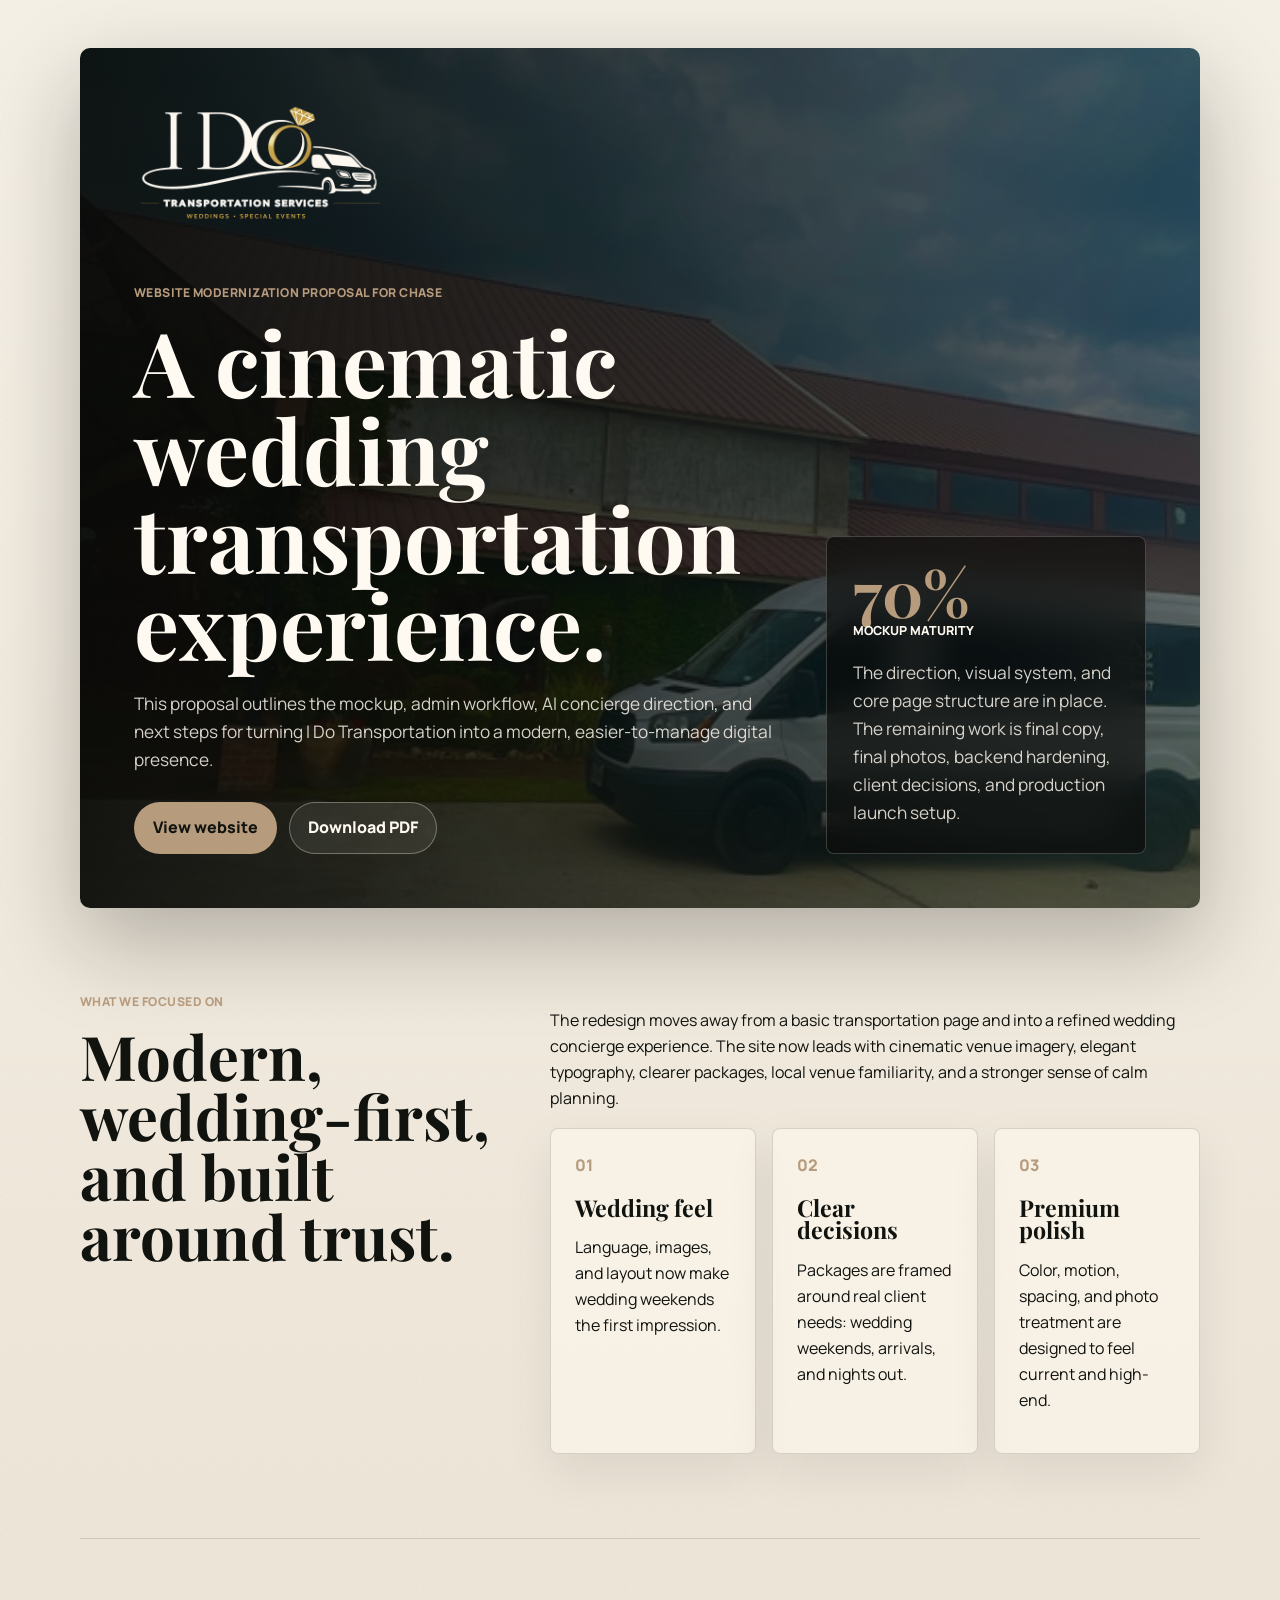
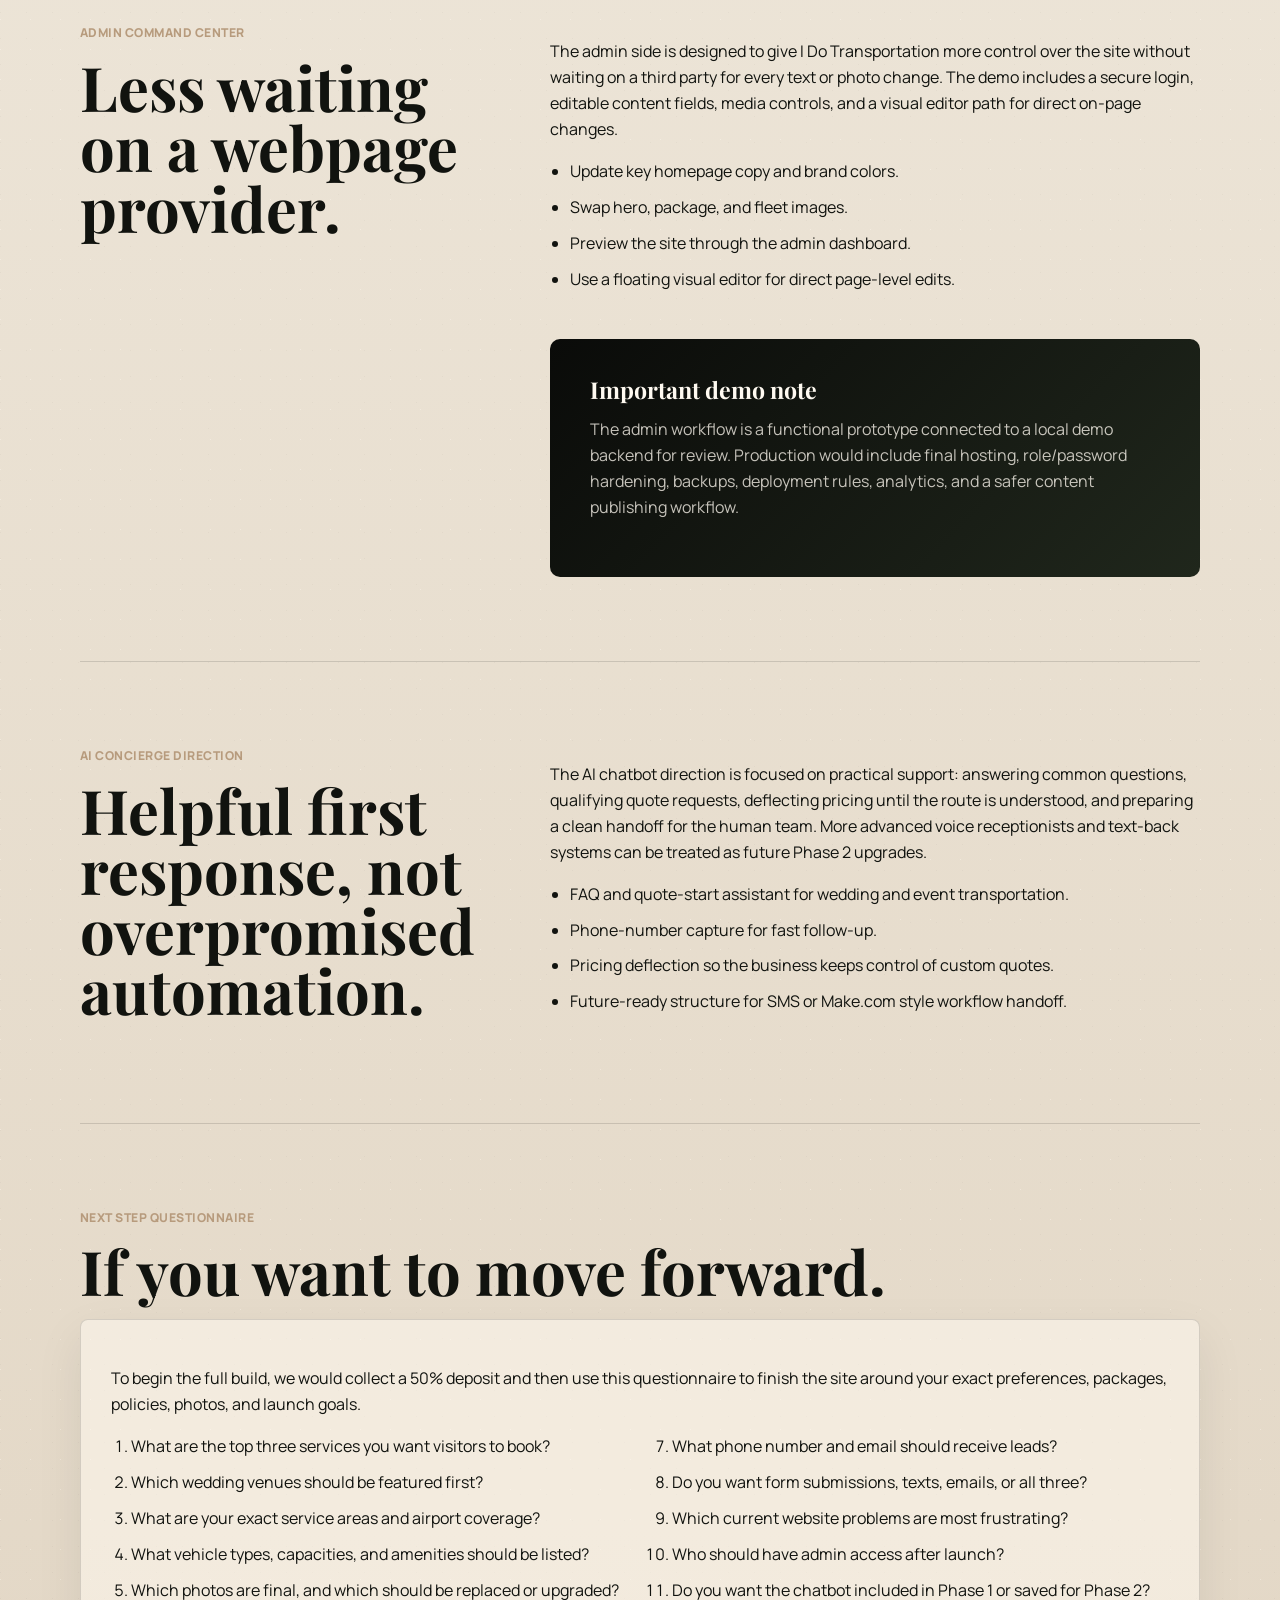
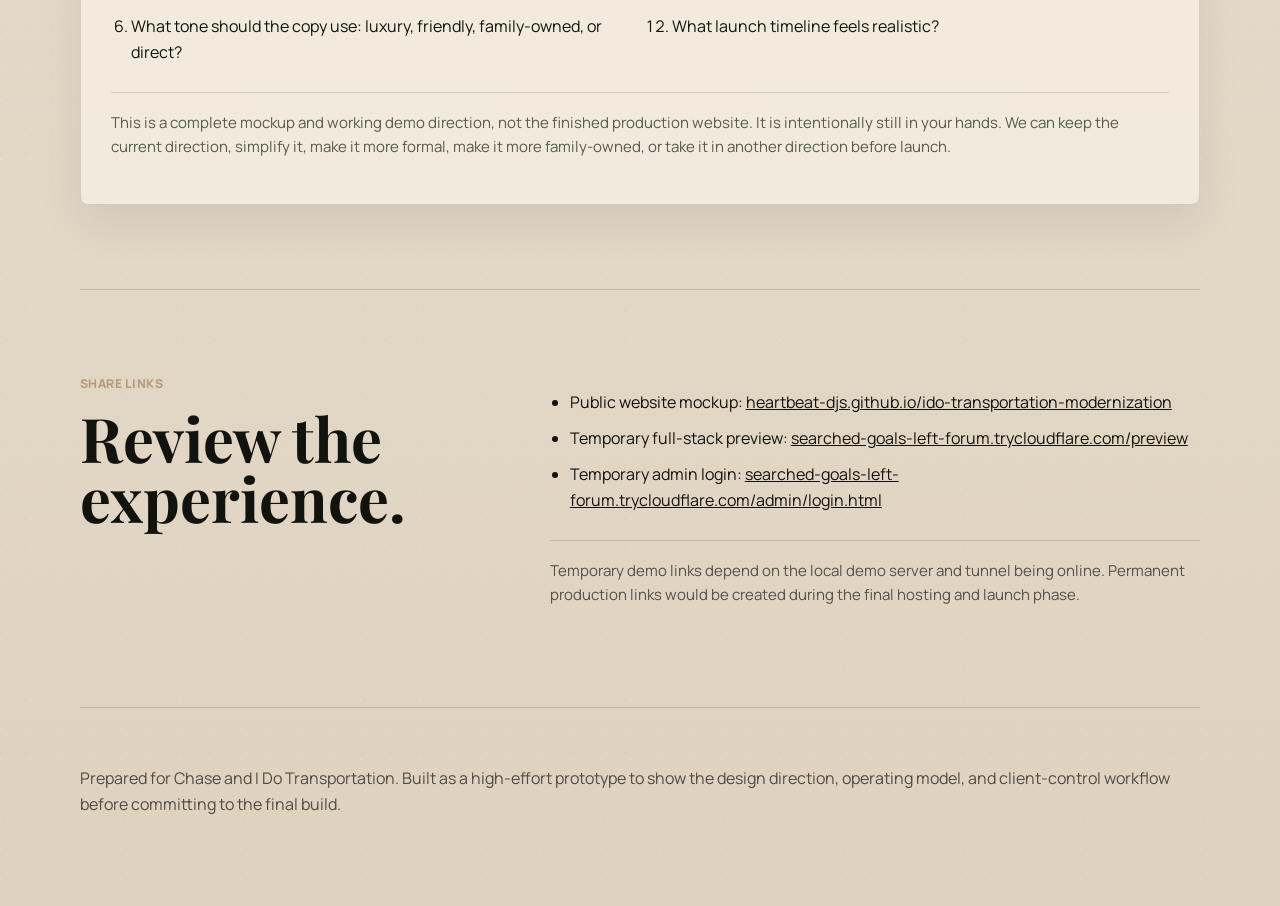
==== proposal/index.html @ 88874457 "Wire admin demo and client proposal" ====
<!doctype html>
<html lang="en">
  <head>
    <meta charset="utf-8" />
    <meta name="viewport" content="width=device-width, initial-scale=1" />
    <title>I Do Transportation | Website Modernization Proposal</title>
    <meta
      name="description"
      content="Client-facing proposal for the I Do Transportation website redesign, admin workflow, AI concierge direction, and next-step questionnaire."
    />
    <link rel="preconnect" href="https://fonts.googleapis.com" />
    <link rel="preconnect" href="https://fonts.gstatic.com" crossorigin />
    <link
      href="https://fonts.googleapis.com/css2?family=Manrope:wght@400;500;600;700;800&family=Playfair+Display:wght@500;600;700&display=swap"
      rel="stylesheet"
    />
    <style>
      :root {
        --ink: #11130f;
        --deep: #0a0b09;
        --ivory: #f4efe5;
        --paper: #fffaf1;
        --champagne: #b79b7d;
        --sage: #8f997d;
        --line: rgba(17, 19, 15, 0.14);
      }

      * {
        box-sizing: border-box;
      }

      body {
        margin: 0;
        background:
          linear-gradient(135deg, rgba(17, 19, 15, 0.03) 0 1px, transparent 1px 18px) 0 0 / 26px 26px,
          linear-gradient(45deg, rgba(255, 250, 241, 0.38) 0 1px, transparent 1px 18px) 0 0 / 30px 30px,
          linear-gradient(var(--ivory), #dfd2bf);
        color: var(--ink);
        font-family: "Manrope", Arial, sans-serif;
        line-height: 1.62;
      }

      a {
        color: inherit;
      }

      .proposal {
        width: min(1120px, calc(100% - 36px));
        margin: 0 auto;
        padding: 48px 0 72px;
      }

      .hero {
        display: grid;
        grid-template-columns: minmax(0, 1fr) 320px;
        gap: 48px;
        align-items: end;
        min-height: 620px;
        padding: 54px;
        border-radius: 10px;
        background:
          linear-gradient(90deg, rgba(10, 11, 9, 0.94), rgba(10, 11, 9, 0.58)),
          url("../assets/img/venue-olde-dobbin.jpg") center / cover;
        color: var(--paper);
        box-shadow: 0 34px 90px rgba(17, 19, 15, 0.28);
      }

      .hero img {
        width: 250px;
        max-width: 100%;
        margin-bottom: 46px;
      }

      .eyebrow,
      .kicker {
        margin: 0 0 14px;
        color: var(--champagne);
        font-size: 0.76rem;
        font-weight: 800;
        letter-spacing: 0.04em;
        text-transform: uppercase;
      }

      h1,
      h2,
      h3 {
        margin-top: 0;
        font-family: "Playfair Display", Georgia, serif;
        line-height: 0.98;
      }

      h1 {
        max-width: 720px;
        margin-bottom: 22px;
        font-size: clamp(3.2rem, 7vw, 6.4rem);
      }

      h2 {
        margin-bottom: 18px;
        font-size: clamp(2.25rem, 4.8vw, 4.35rem);
      }

      h3 {
        margin-bottom: 12px;
        font-size: 1.45rem;
      }

      .hero p:not(.eyebrow) {
        max-width: 660px;
        margin-bottom: 0;
        color: rgba(255, 250, 241, 0.82);
        font-size: 1.08rem;
      }

      .status-card {
        padding: 26px;
        border: 1px solid rgba(255, 250, 241, 0.2);
        border-radius: 8px;
        background: rgba(10, 11, 9, 0.62);
        backdrop-filter: blur(18px);
      }

      .status-card strong {
        display: block;
        color: var(--champagne);
        font-family: "Playfair Display", Georgia, serif;
        font-size: 4rem;
        line-height: 0.9;
      }

      .status-card span {
        display: block;
        margin-bottom: 18px;
        font-size: 0.78rem;
        font-weight: 800;
        text-transform: uppercase;
      }

      .link-row {
        display: flex;
        flex-wrap: wrap;
        gap: 12px;
        margin-top: 28px;
      }

      .button {
        display: inline-flex;
        min-height: 48px;
        align-items: center;
        justify-content: center;
        border: 1px solid transparent;
        border-radius: 999px;
        padding: 12px 18px;
        background: var(--champagne);
        color: var(--ink);
        font-weight: 800;
        text-decoration: none;
      }

      .button.secondary {
        border-color: rgba(255, 250, 241, 0.32);
        background: rgba(255, 250, 241, 0.08);
        color: var(--paper);
      }

      .section {
        display: grid;
        grid-template-columns: 0.78fr 1.22fr;
        gap: 54px;
        padding: 84px 0;
        border-bottom: 1px solid var(--line);
      }

      .section.full {
        display: block;
      }

      .panel-grid {
        display: grid;
        grid-template-columns: repeat(3, minmax(0, 1fr));
        gap: 16px;
      }

      .panel,
      .questionnaire {
        border: 1px solid var(--line);
        border-radius: 8px;
        background: rgba(255, 250, 241, 0.54);
        box-shadow: 0 18px 48px rgba(17, 19, 15, 0.08);
      }

      .panel {
        padding: 24px;
      }

      .panel span {
        display: block;
        margin-bottom: 18px;
        color: var(--champagne);
        font-weight: 900;
      }

      .dark-band {
        margin: 46px 0 0;
        padding: 40px;
        border-radius: 10px;
        background: linear-gradient(135deg, var(--deep), #20271c);
        color: var(--paper);
      }

      .dark-band p {
        color: rgba(255, 250, 241, 0.76);
      }

      ul,
      ol {
        padding-left: 20px;
      }

      li {
        margin-bottom: 10px;
      }

      .questionnaire {
        padding: 30px;
      }

      .questionnaire ol {
        columns: 2;
        column-gap: 44px;
      }

      .fine-print {
        margin-top: 26px;
        padding-top: 18px;
        border-top: 1px solid var(--line);
        color: rgba(17, 19, 15, 0.68);
        font-size: 0.94rem;
      }

      .footer-note {
        padding: 42px 0 0;
        color: rgba(17, 19, 15, 0.7);
      }

      @media (max-width: 860px) {
        .hero,
        .section {
          grid-template-columns: 1fr;
        }

        .hero {
          min-height: auto;
          padding: 34px 24px;
        }

        .panel-grid {
          grid-template-columns: 1fr;
        }

        .questionnaire ol {
          columns: 1;
        }
      }

      @media print {
        body {
          background: #fff;
        }

        .proposal {
          width: 100%;
          padding: 0;
        }

        .hero,
        .section,
        .dark-band,
        .panel,
        .questionnaire {
          break-inside: avoid;
          box-shadow: none;
        }

        .button {
          border: 1px solid var(--line);
        }
      }
    </style>
  </head>
  <body>
    <main class="proposal">
      <section class="hero">
        <div>
          <img src="../assets/img/ido-logo-new-white.png" alt="I Do Transportation Services" />
          <p class="eyebrow">Website modernization proposal for Chase</p>
          <h1>A cinematic wedding transportation experience.</h1>
          <p>
            This proposal outlines the mockup, admin workflow, AI concierge direction, and next steps
            for turning I Do Transportation into a modern, easier-to-manage digital presence.
          </p>
          <div class="link-row">
            <a class="button" href="https://heartbeat-djs.github.io/ido-transportation-modernization/">View website</a>
            <a class="button secondary" href="I-Do-Transportation-Proposal-Chase.pdf">Download PDF</a>
          </div>
        </div>
        <aside class="status-card">
          <strong>70%</strong>
          <span>Mockup maturity</span>
          <p>
            The direction, visual system, and core page structure are in place. The remaining work is
            final copy, final photos, backend hardening, client decisions, and production launch setup.
          </p>
        </aside>
      </section>

      <section class="section">
        <div>
          <p class="kicker">What we focused on</p>
          <h2>Modern, wedding-first, and built around trust.</h2>
        </div>
        <div>
          <p>
            The redesign moves away from a basic transportation page and into a refined wedding
            concierge experience. The site now leads with cinematic venue imagery, elegant typography,
            clearer packages, local venue familiarity, and a stronger sense of calm planning.
          </p>
          <div class="panel-grid">
            <article class="panel">
              <span>01</span>
              <h3>Wedding feel</h3>
              <p>Language, images, and layout now make wedding weekends the first impression.</p>
            </article>
            <article class="panel">
              <span>02</span>
              <h3>Clear decisions</h3>
              <p>Packages are framed around real client needs: wedding weekends, arrivals, and nights out.</p>
            </article>
            <article class="panel">
              <span>03</span>
              <h3>Premium polish</h3>
              <p>Color, motion, spacing, and photo treatment are designed to feel current and high-end.</p>
            </article>
          </div>
        </div>
      </section>

      <section class="section">
        <div>
          <p class="kicker">Admin command center</p>
          <h2>Less waiting on a webpage provider.</h2>
        </div>
        <div>
          <p>
            The admin side is designed to give I Do Transportation more control over the site without
            waiting on a third party for every text or photo change. The demo includes a secure login,
            editable content fields, media controls, and a visual editor path for direct on-page changes.
          </p>
          <ul>
            <li>Update key homepage copy and brand colors.</li>
            <li>Swap hero, package, and fleet images.</li>
            <li>Preview the site through the admin dashboard.</li>
            <li>Use a floating visual editor for direct page-level edits.</li>
          </ul>
          <div class="dark-band">
            <h3>Important demo note</h3>
            <p>
              The admin workflow is a functional prototype connected to a local demo backend for review.
              Production would include final hosting, role/password hardening, backups, deployment rules,
              analytics, and a safer content publishing workflow.
            </p>
          </div>
        </div>
      </section>

      <section class="section">
        <div>
          <p class="kicker">AI concierge direction</p>
          <h2>Helpful first response, not overpromised automation.</h2>
        </div>
        <div>
          <p>
            The AI chatbot direction is focused on practical support: answering common questions,
            qualifying quote requests, deflecting pricing until the route is understood, and preparing
            a clean handoff for the human team. More advanced voice receptionists and text-back systems
            can be treated as future Phase 2 upgrades.
          </p>
          <ul>
            <li>FAQ and quote-start assistant for wedding and event transportation.</li>
            <li>Phone-number capture for fast follow-up.</li>
            <li>Pricing deflection so the business keeps control of custom quotes.</li>
            <li>Future-ready structure for SMS or Make.com style workflow handoff.</li>
          </ul>
        </div>
      </section>

      <section class="section full">
        <p class="kicker">Next step questionnaire</p>
        <h2>If you want to move forward.</h2>
        <div class="questionnaire">
          <p>
            To begin the full build, we would collect a 50% deposit and then use this questionnaire
            to finish the site around your exact preferences, packages, policies, photos, and launch goals.
          </p>
          <ol>
            <li>What are the top three services you want visitors to book?</li>
            <li>Which wedding venues should be featured first?</li>
            <li>What are your exact service areas and airport coverage?</li>
            <li>What vehicle types, capacities, and amenities should be listed?</li>
            <li>Which photos are final, and which should be replaced or upgraded?</li>
            <li>What tone should the copy use: luxury, friendly, family-owned, or direct?</li>
            <li>What phone number and email should receive leads?</li>
            <li>Do you want form submissions, texts, emails, or all three?</li>
            <li>Which current website problems are most frustrating?</li>
            <li>Who should have admin access after launch?</li>
            <li>Do you want the chatbot included in Phase 1 or saved for Phase 2?</li>
            <li>What launch timeline feels realistic?</li>
          </ol>
          <p class="fine-print">
            This is a complete mockup and working demo direction, not the finished production website.
            It is intentionally still in your hands. We can keep the current direction, simplify it,
            make it more formal, make it more family-owned, or take it in another direction before launch.
          </p>
        </div>
      </section>

      <section class="section">
        <div>
          <p class="kicker">Share links</p>
          <h2>Review the experience.</h2>
        </div>
        <div>
          <ul>
            <li>
              Public website mockup:
              <a href="https://heartbeat-djs.github.io/ido-transportation-modernization/">heartbeat-djs.github.io/ido-transportation-modernization</a>
            </li>
            <li>
              Temporary full-stack preview:
              <a href="https://searched-goals-left-forum.trycloudflare.com/preview/">searched-goals-left-forum.trycloudflare.com/preview</a>
            </li>
            <li>
              Temporary admin login:
              <a href="https://searched-goals-left-forum.trycloudflare.com/admin/login.html">searched-goals-left-forum.trycloudflare.com/admin/login.html</a>
            </li>
          </ul>
          <p class="fine-print">
            Temporary demo links depend on the local demo server and tunnel being online. Permanent
            production links would be created during the final hosting and launch phase.
          </p>
        </div>
      </section>

      <p class="footer-note">
        Prepared for Chase and I Do Transportation. Built as a high-effort prototype to show the
        design direction, operating model, and client-control workflow before committing to the final build.
      </p>
    </main>
  </body>
</html>
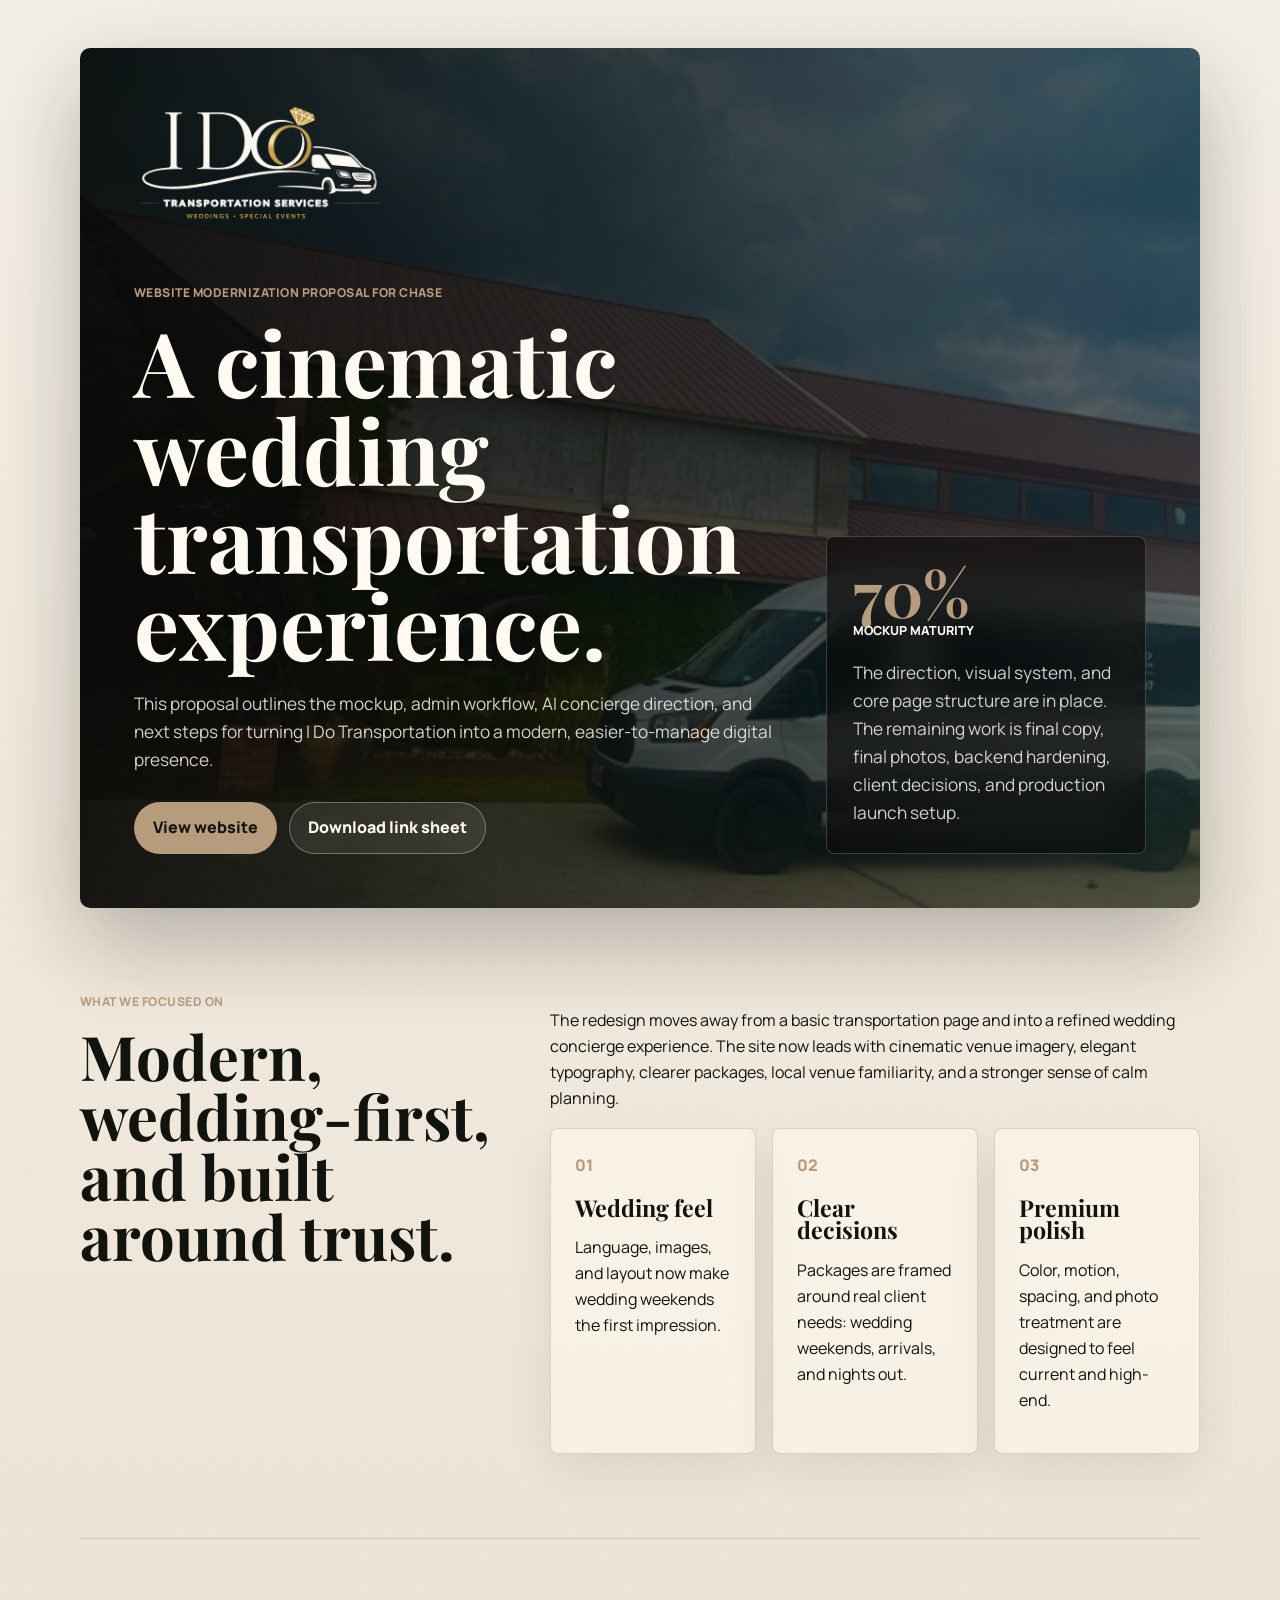
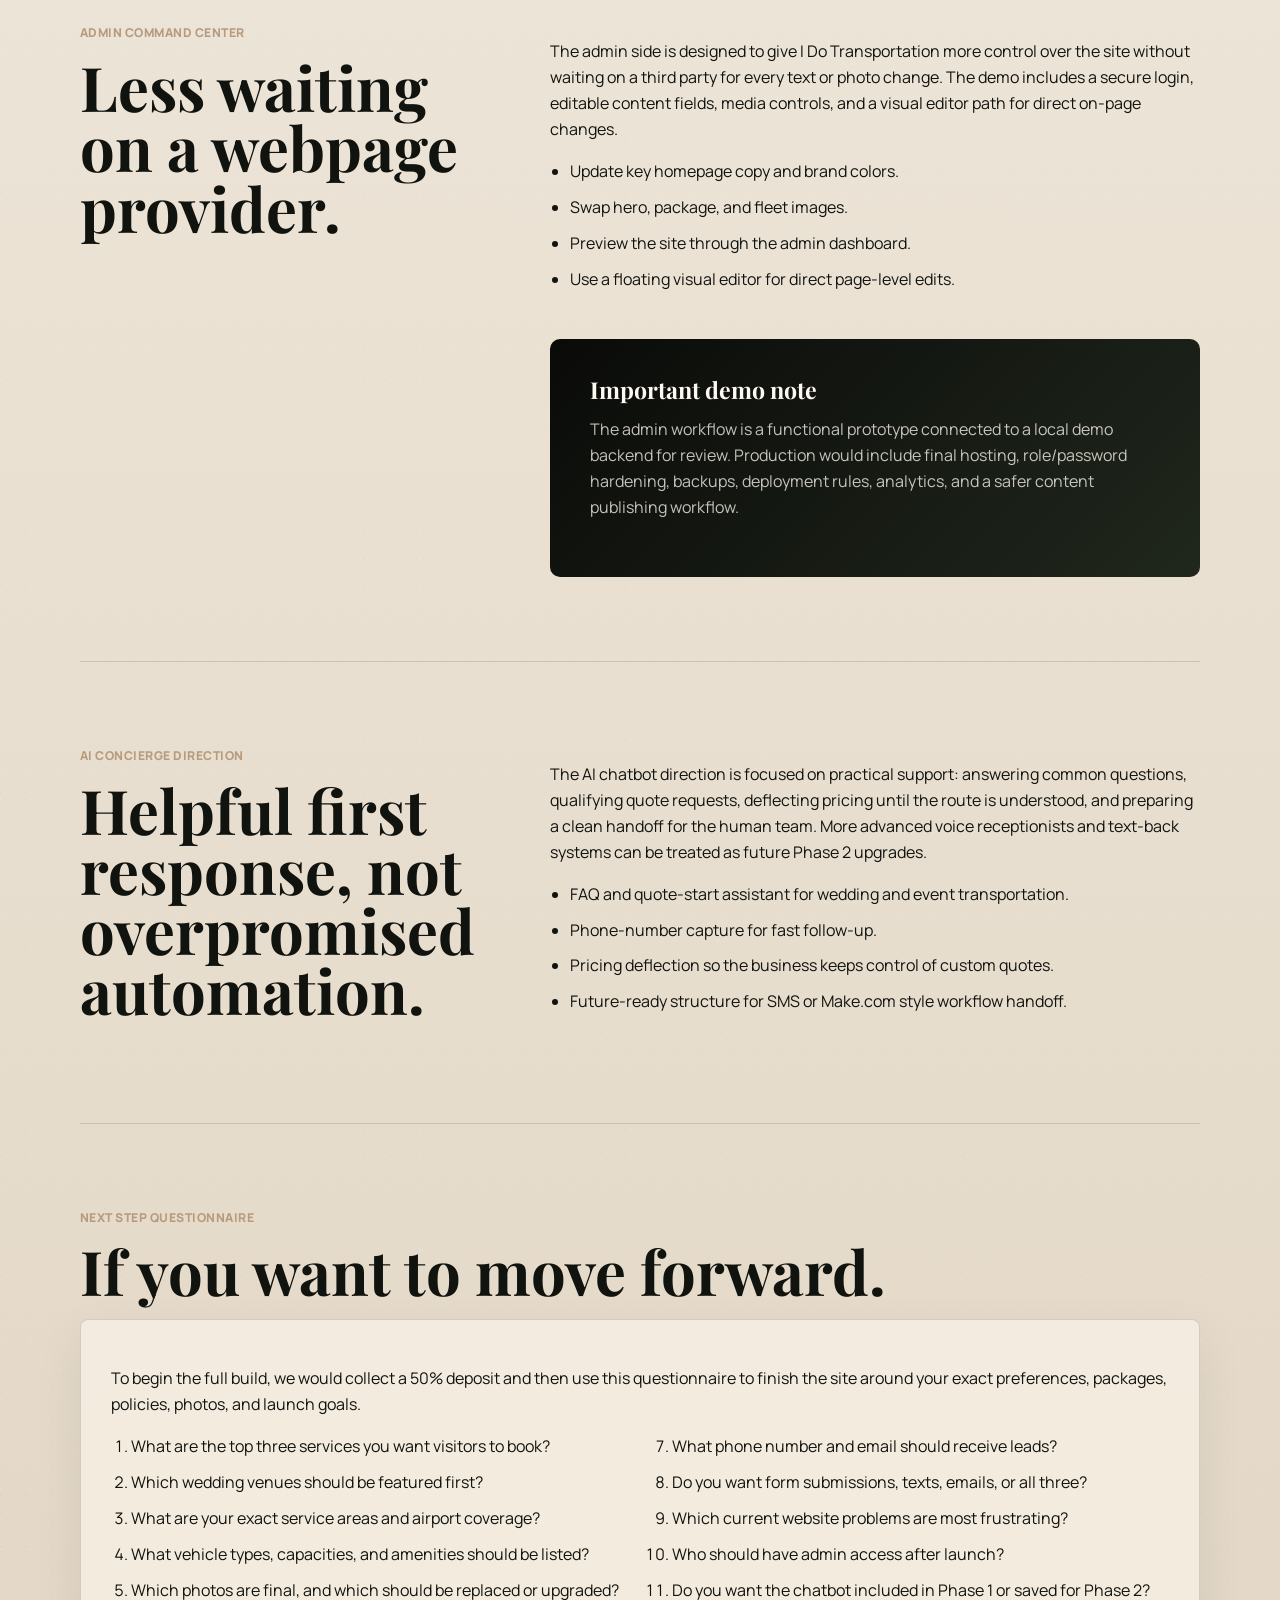
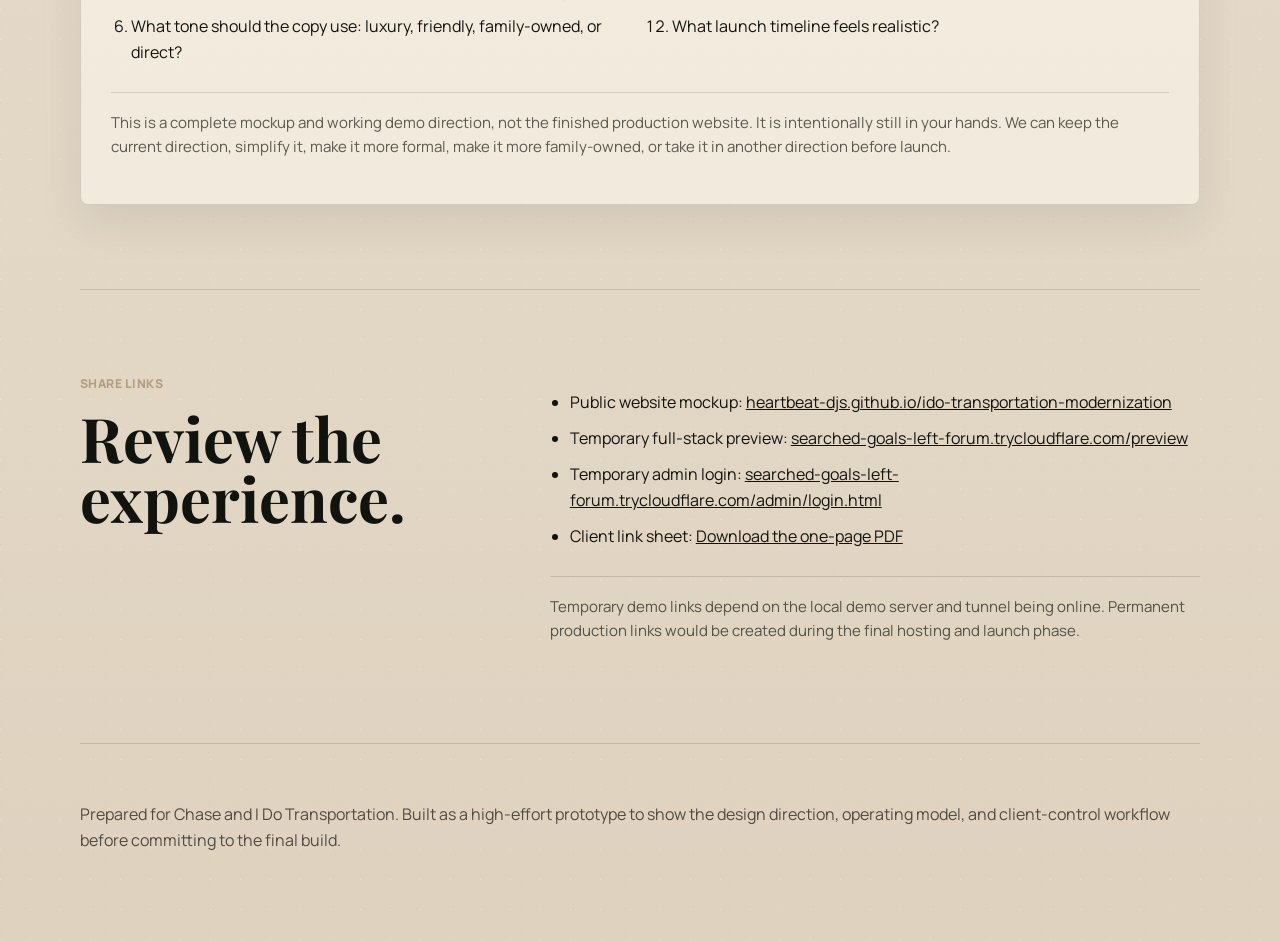
==== commit 439c89a8: "Polish scroll logo and client link sheet" ====
--- a/proposal/index.html
+++ b/proposal/index.html
@@ -301,7 +301,7 @@
           </p>
           <div class="link-row">
             <a class="button" href="https://heartbeat-djs.github.io/ido-transportation-modernization/">View website</a>
-            <a class="button secondary" href="I-Do-Transportation-Proposal-Chase.pdf">Download PDF</a>
+            <a class="button secondary" href="client-briefing-chase.pdf">Download link sheet</a>
           </div>
         </div>
         <aside class="status-card">
@@ -443,6 +443,10 @@
               Temporary admin login:
               <a href="https://searched-goals-left-forum.trycloudflare.com/admin/login.html">searched-goals-left-forum.trycloudflare.com/admin/login.html</a>
             </li>
+            <li>
+              Client link sheet:
+              <a href="client-briefing-chase.pdf">Download the one-page PDF</a>
+            </li>
           </ul>
           <p class="fine-print">
             Temporary demo links depend on the local demo server and tunnel being online. Permanent
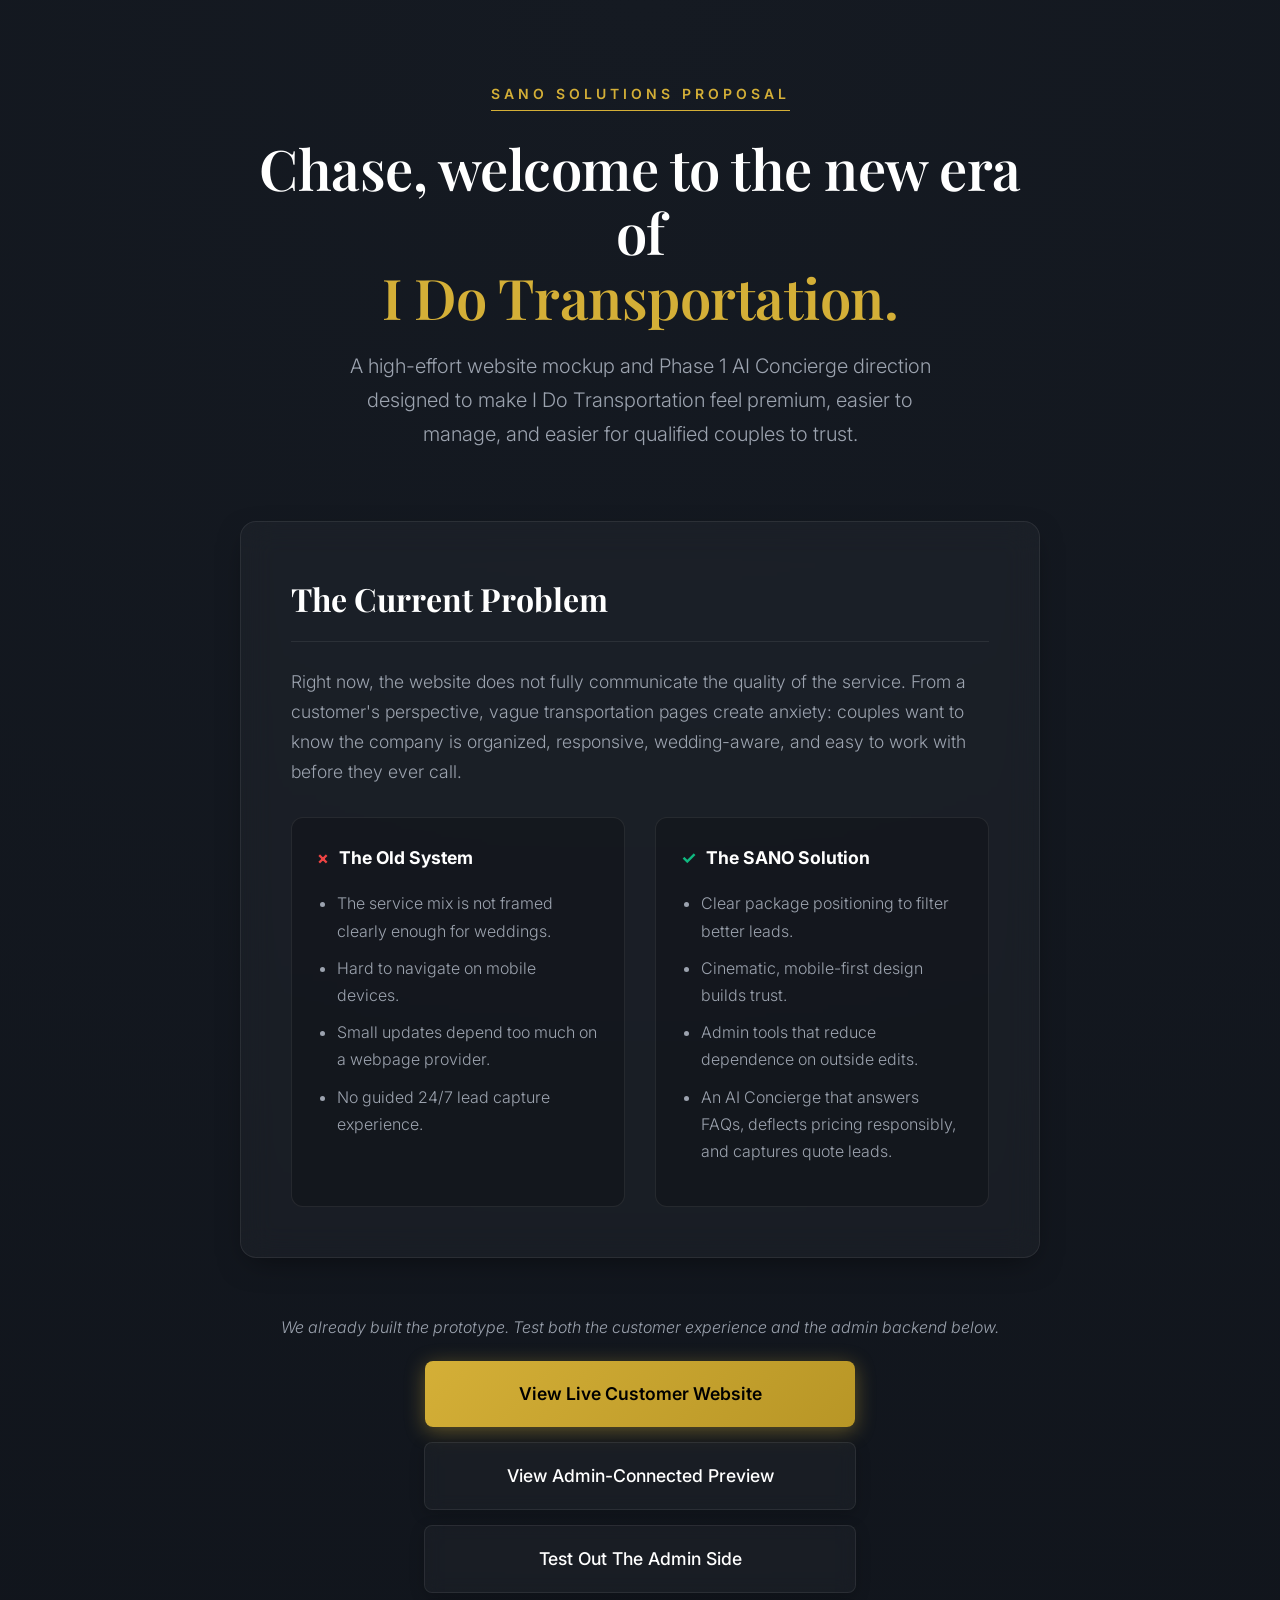
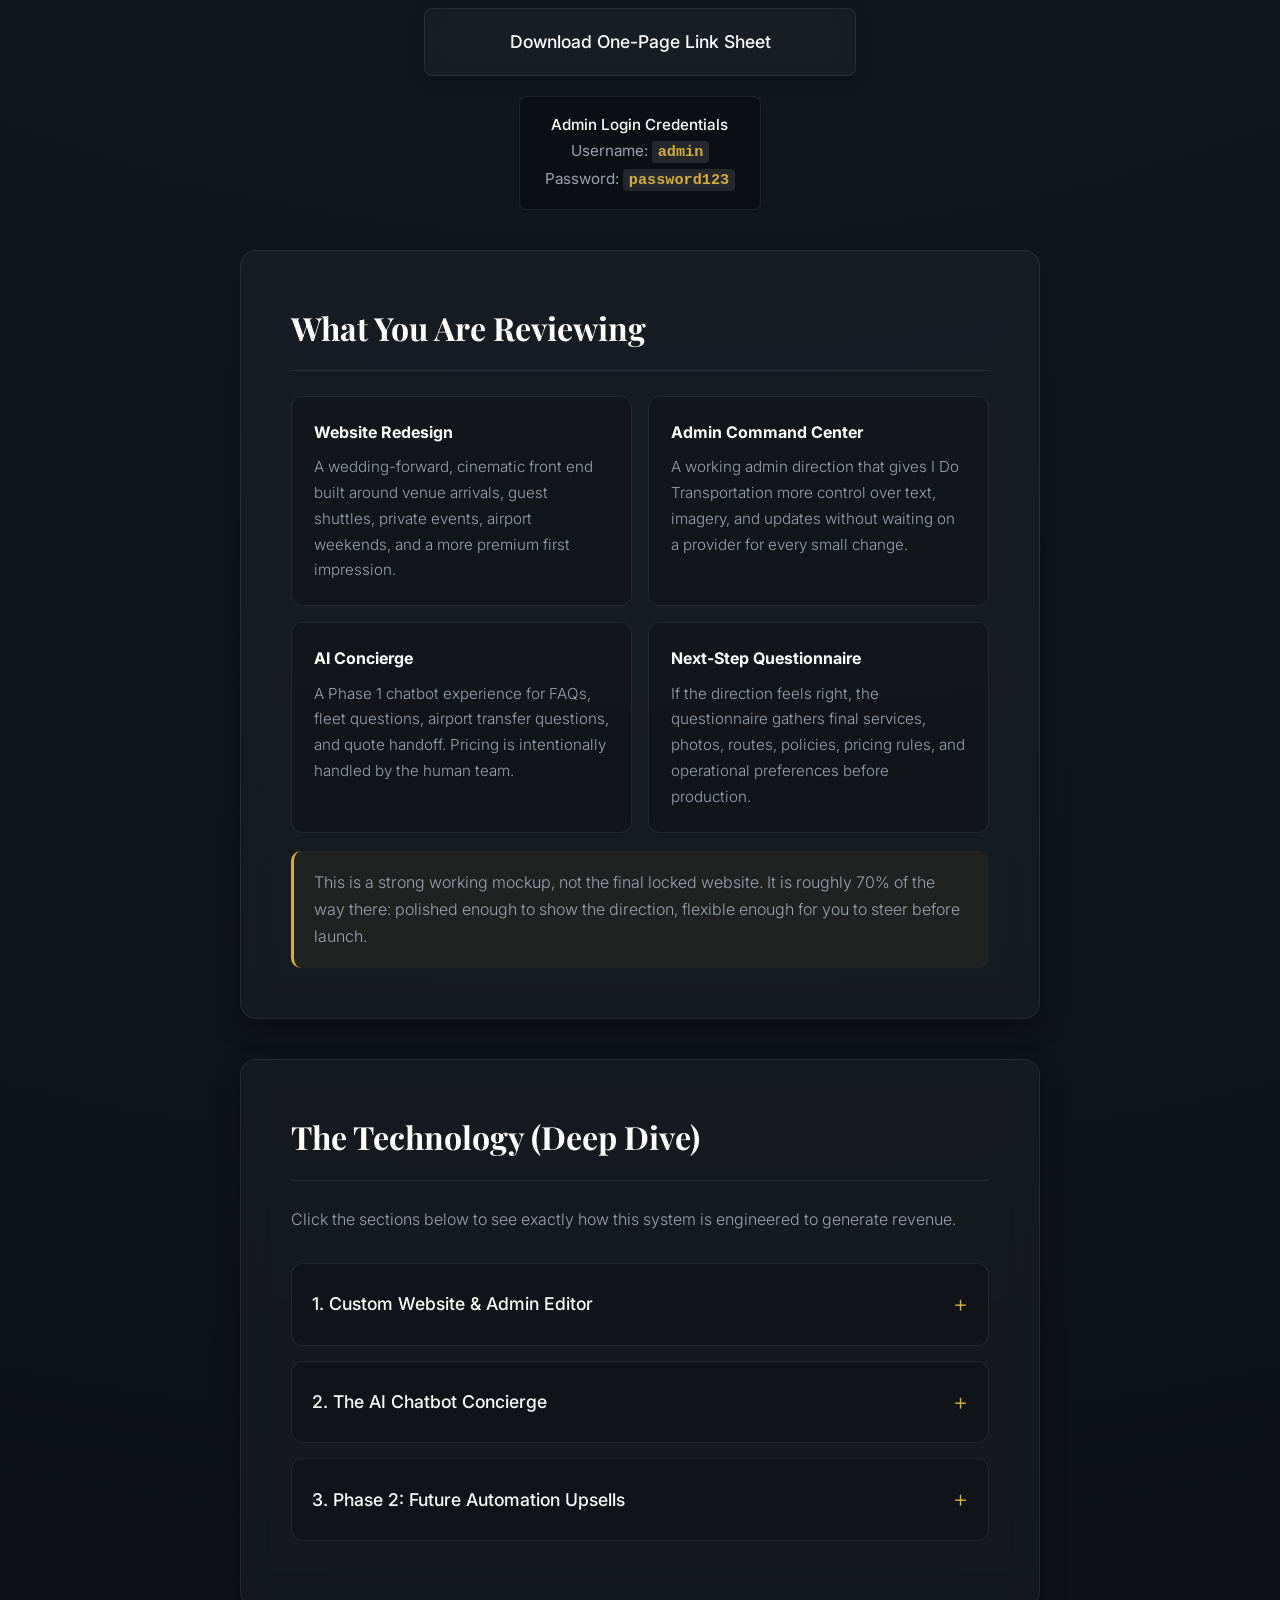
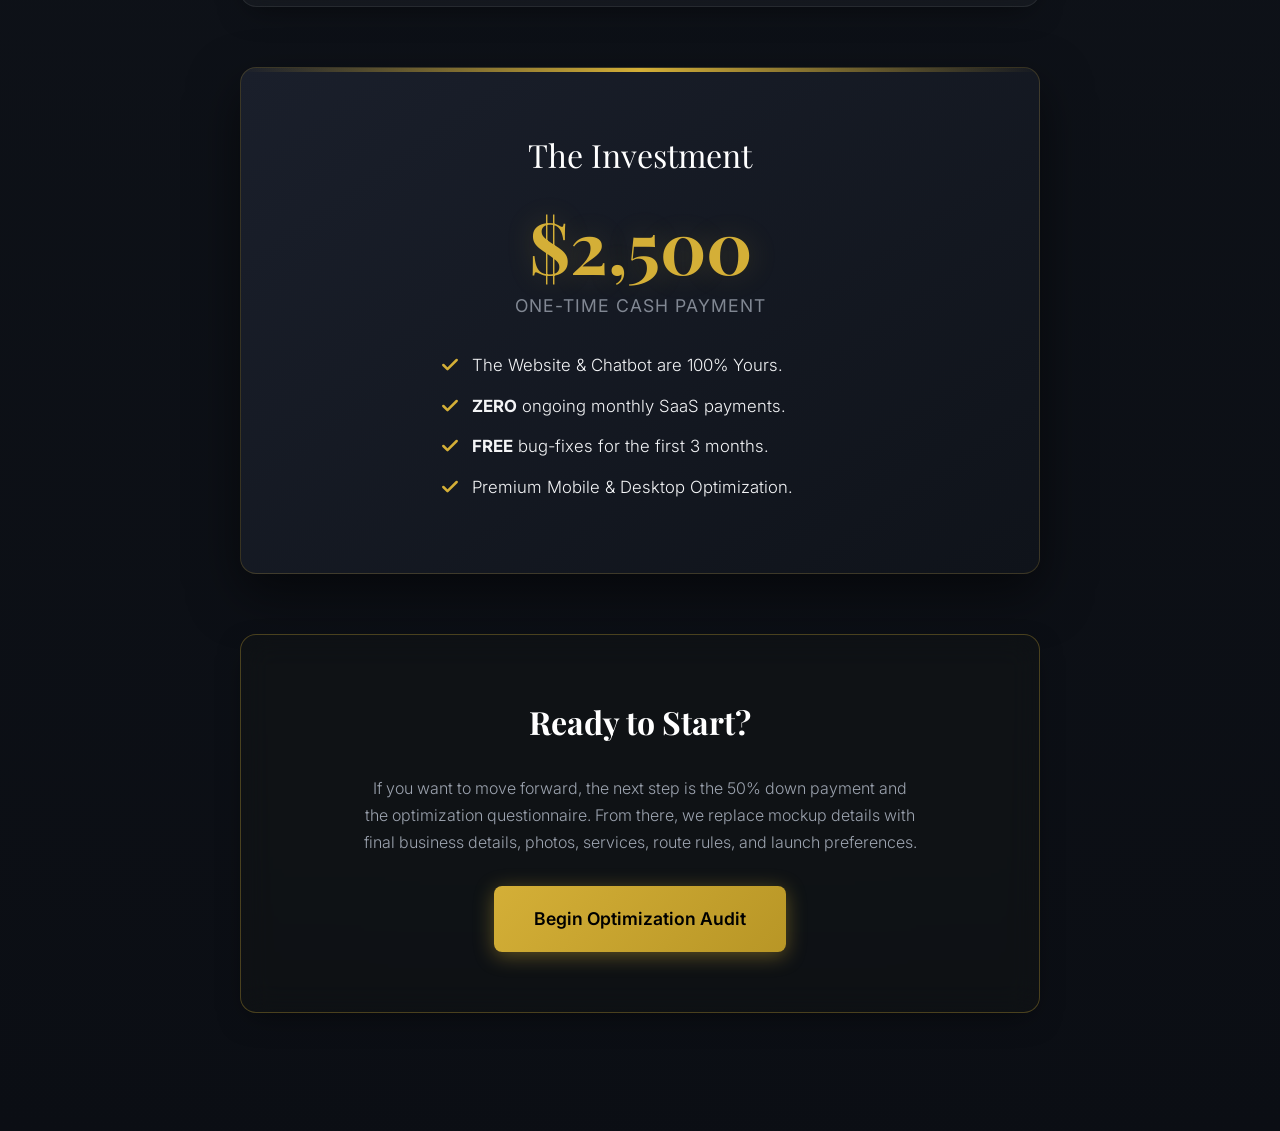
==== commit a1d07b1c: "Integrate AI concierge and SANO proposal" ====
--- a/proposal/index.html
+++ b/proposal/index.html
@@ -1,464 +1,505 @@
-<!doctype html>
+<!DOCTYPE html>
 <html lang="en">
-  <head>
-    <meta charset="utf-8" />
-    <meta name="viewport" content="width=device-width, initial-scale=1" />
-    <title>I Do Transportation | Website Modernization Proposal</title>
-    <meta
-      name="description"
-      content="Client-facing proposal for the I Do Transportation website redesign, admin workflow, AI concierge direction, and next-step questionnaire."
-    />
-    <link rel="preconnect" href="https://fonts.googleapis.com" />
-    <link rel="preconnect" href="https://fonts.gstatic.com" crossorigin />
-    <link
-      href="https://fonts.googleapis.com/css2?family=Manrope:wght@400;500;600;700;800&family=Playfair+Display:wght@500;600;700&display=swap"
-      rel="stylesheet"
-    />
+<head>
+    <meta charset="UTF-8">
+    <meta name="viewport" content="width=device-width, initial-scale=1.0">
+    <title>I Do Transportation | Digital Overhaul Proposal</title>
+    <link rel="preconnect" href="https://fonts.googleapis.com">
+    <link rel="preconnect" href="https://fonts.gstatic.com" crossorigin>
+    <link href="https://fonts.googleapis.com/css2?family=Inter:wght@300;400;500;600&family=Playfair+Display:ital,wght@0,600;0,700;1,600&display=swap" rel="stylesheet">
     <style>
-      :root {
-        --ink: #11130f;
-        --deep: #0a0b09;
-        --ivory: #f4efe5;
-        --paper: #fffaf1;
-        --champagne: #b79b7d;
-        --sage: #8f997d;
-        --line: rgba(17, 19, 15, 0.14);
-      }
-
-      * {
-        box-sizing: border-box;
-      }
-
-      body {
-        margin: 0;
-        background:
-          linear-gradient(135deg, rgba(17, 19, 15, 0.03) 0 1px, transparent 1px 18px) 0 0 / 26px 26px,
-          linear-gradient(45deg, rgba(255, 250, 241, 0.38) 0 1px, transparent 1px 18px) 0 0 / 30px 30px,
-          linear-gradient(var(--ivory), #dfd2bf);
-        color: var(--ink);
-        font-family: "Manrope", Arial, sans-serif;
-        line-height: 1.62;
-      }
-
-      a {
-        color: inherit;
-      }
-
-      .proposal {
-        width: min(1120px, calc(100% - 36px));
-        margin: 0 auto;
-        padding: 48px 0 72px;
-      }
-
-      .hero {
-        display: grid;
-        grid-template-columns: minmax(0, 1fr) 320px;
-        gap: 48px;
-        align-items: end;
-        min-height: 620px;
-        padding: 54px;
-        border-radius: 10px;
-        background:
-          linear-gradient(90deg, rgba(10, 11, 9, 0.94), rgba(10, 11, 9, 0.58)),
-          url("../assets/img/venue-olde-dobbin.jpg") center / cover;
-        color: var(--paper);
-        box-shadow: 0 34px 90px rgba(17, 19, 15, 0.28);
-      }
-
-      .hero img {
-        width: 250px;
-        max-width: 100%;
-        margin-bottom: 46px;
-      }
-
-      .eyebrow,
-      .kicker {
-        margin: 0 0 14px;
-        color: var(--champagne);
-        font-size: 0.76rem;
-        font-weight: 800;
-        letter-spacing: 0.04em;
-        text-transform: uppercase;
-      }
-
-      h1,
-      h2,
-      h3 {
-        margin-top: 0;
-        font-family: "Playfair Display", Georgia, serif;
-        line-height: 0.98;
-      }
-
-      h1 {
-        max-width: 720px;
-        margin-bottom: 22px;
-        font-size: clamp(3.2rem, 7vw, 6.4rem);
-      }
-
-      h2 {
-        margin-bottom: 18px;
-        font-size: clamp(2.25rem, 4.8vw, 4.35rem);
-      }
-
-      h3 {
-        margin-bottom: 12px;
-        font-size: 1.45rem;
-      }
-
-      .hero p:not(.eyebrow) {
-        max-width: 660px;
-        margin-bottom: 0;
-        color: rgba(255, 250, 241, 0.82);
-        font-size: 1.08rem;
-      }
-
-      .status-card {
-        padding: 26px;
-        border: 1px solid rgba(255, 250, 241, 0.2);
-        border-radius: 8px;
-        background: rgba(10, 11, 9, 0.62);
-        backdrop-filter: blur(18px);
-      }
-
-      .status-card strong {
-        display: block;
-        color: var(--champagne);
-        font-family: "Playfair Display", Georgia, serif;
-        font-size: 4rem;
-        line-height: 0.9;
-      }
-
-      .status-card span {
-        display: block;
-        margin-bottom: 18px;
-        font-size: 0.78rem;
-        font-weight: 800;
-        text-transform: uppercase;
-      }
-
-      .link-row {
-        display: flex;
-        flex-wrap: wrap;
-        gap: 12px;
-        margin-top: 28px;
-      }
-
-      .button {
-        display: inline-flex;
-        min-height: 48px;
-        align-items: center;
-        justify-content: center;
-        border: 1px solid transparent;
-        border-radius: 999px;
-        padding: 12px 18px;
-        background: var(--champagne);
-        color: var(--ink);
-        font-weight: 800;
-        text-decoration: none;
-      }
-
-      .button.secondary {
-        border-color: rgba(255, 250, 241, 0.32);
-        background: rgba(255, 250, 241, 0.08);
-        color: var(--paper);
-      }
-
-      .section {
-        display: grid;
-        grid-template-columns: 0.78fr 1.22fr;
-        gap: 54px;
-        padding: 84px 0;
-        border-bottom: 1px solid var(--line);
-      }
-
-      .section.full {
-        display: block;
-      }
-
-      .panel-grid {
-        display: grid;
-        grid-template-columns: repeat(3, minmax(0, 1fr));
-        gap: 16px;
-      }
-
-      .panel,
-      .questionnaire {
-        border: 1px solid var(--line);
-        border-radius: 8px;
-        background: rgba(255, 250, 241, 0.54);
-        box-shadow: 0 18px 48px rgba(17, 19, 15, 0.08);
-      }
-
-      .panel {
-        padding: 24px;
-      }
-
-      .panel span {
-        display: block;
-        margin-bottom: 18px;
-        color: var(--champagne);
-        font-weight: 900;
-      }
-
-      .dark-band {
-        margin: 46px 0 0;
-        padding: 40px;
-        border-radius: 10px;
-        background: linear-gradient(135deg, var(--deep), #20271c);
-        color: var(--paper);
-      }
-
-      .dark-band p {
-        color: rgba(255, 250, 241, 0.76);
-      }
-
-      ul,
-      ol {
-        padding-left: 20px;
-      }
-
-      li {
-        margin-bottom: 10px;
-      }
-
-      .questionnaire {
-        padding: 30px;
-      }
-
-      .questionnaire ol {
-        columns: 2;
-        column-gap: 44px;
-      }
-
-      .fine-print {
-        margin-top: 26px;
-        padding-top: 18px;
-        border-top: 1px solid var(--line);
-        color: rgba(17, 19, 15, 0.68);
-        font-size: 0.94rem;
-      }
-
-      .footer-note {
-        padding: 42px 0 0;
-        color: rgba(17, 19, 15, 0.7);
-      }
-
-      @media (max-width: 860px) {
-        .hero,
+        :root {
+            /* Cinematic Dark Mode Palette */
+            --bg-deep: #0B0E14;
+            --bg-card: rgba(255, 255, 255, 0.03);
+            --bg-card-hover: rgba(255, 255, 255, 0.05);
+            --text-main: #F3F4F6;
+            --text-muted: #9CA3AF;
+            --accent-gold: #D4AF37;
+            --accent-gold-glow: rgba(212, 175, 55, 0.4);
+            --accent-dark: #1A1F2B;
+            --border-soft: rgba(255, 255, 255, 0.08);
+            --shadow-soft: 0 10px 30px -10px rgba(0, 0, 0, 0.5);
+            --shadow-hover: 0 20px 40px -15px rgba(0, 0, 0, 0.7);
+        }
+
+        body {
+            font-family: 'Inter', sans-serif;
+            background: radial-gradient(circle at top center, #151A22 0%, var(--bg-deep) 100%);
+            color: var(--text-main);
+            margin: 0;
+            padding: 0;
+            line-height: 1.7;
+            -webkit-font-smoothing: antialiased;
+            min-height: 100vh;
+        }
+
+        .container {
+            max-width: 800px;
+            margin: 0 auto;
+            padding: 80px 20px;
+        }
+
+        /* Hero */
+        header {
+            text-align: center;
+            margin-bottom: 70px;
+            animation: fadeInDown 1s ease-out;
+        }
+
+        @keyframes fadeInDown {
+            from { opacity: 0; transform: translateY(-20px); }
+            to { opacity: 1; transform: translateY(0); }
+        }
+
+        .logo {
+            font-size: 14px;
+            font-weight: 600;
+            letter-spacing: 4px;
+            text-transform: uppercase;
+            color: var(--accent-gold);
+            margin-bottom: 25px;
+            display: inline-block;
+            border-bottom: 1px solid var(--accent-gold);
+            padding-bottom: 4px;
+        }
+
+        h1 {
+            font-family: 'Playfair Display', serif;
+            font-size: 3.5rem;
+            font-weight: 600;
+            color: #FFFFFF;
+            margin: 0 0 20px 0;
+            line-height: 1.15;
+            letter-spacing: -0.5px;
+        }
+
+        .subtitle {
+            color: var(--text-muted);
+            font-size: 1.25rem;
+            font-weight: 300;
+            max-width: 600px;
+            margin: 0 auto;
+        }
+
+        /* Glassmorphism Sections */
         .section {
-          grid-template-columns: 1fr;
-        }
-
-        .hero {
-          min-height: auto;
-          padding: 34px 24px;
-        }
-
-        .panel-grid {
-          grid-template-columns: 1fr;
-        }
-
-        .questionnaire ol {
-          columns: 1;
-        }
-      }
-
-      @media print {
-        body {
-          background: #fff;
-        }
-
-        .proposal {
-          width: 100%;
-          padding: 0;
-        }
-
-        .hero,
-        .section,
-        .dark-band,
-        .panel,
-        .questionnaire {
-          break-inside: avoid;
-          box-shadow: none;
-        }
-
-        .button {
-          border: 1px solid var(--line);
-        }
-      }
+            background: var(--bg-card);
+            backdrop-filter: blur(16px);
+            -webkit-backdrop-filter: blur(16px);
+            border: 1px solid var(--border-soft);
+            border-radius: 16px;
+            padding: 50px;
+            margin-bottom: 40px;
+            box-shadow: var(--shadow-soft);
+            transition: transform 0.3s ease, box-shadow 0.3s ease, border-color 0.3s ease;
+        }
+        
+        .section:hover {
+            transform: translateY(-2px);
+            box-shadow: var(--shadow-hover);
+            border-color: rgba(255,255,255,0.12);
+        }
+
+        .section-title {
+            font-family: 'Playfair Display', serif;
+            font-size: 2rem;
+            color: #FFFFFF;
+            margin-top: 0;
+            margin-bottom: 25px;
+            padding-bottom: 15px;
+            border-bottom: 1px solid var(--border-soft);
+        }
+
+        /* Grid for Comparison */
+        .comparison-grid {
+            display: grid;
+            grid-template-columns: 1fr 1fr;
+            gap: 30px;
+            margin-top: 30px;
+        }
+
+        .comparison-card {
+            padding: 25px;
+            border-radius: 12px;
+            background: rgba(0,0,0,0.2);
+            border: 1px solid var(--border-soft);
+            transition: all 0.3s ease;
+        }
+
+        .comparison-card:hover {
+            background: rgba(0,0,0,0.3);
+            border-color: rgba(255,255,255,0.15);
+        }
+
+        .comparison-card h3 {
+            margin-top: 0;
+            font-size: 1.1rem;
+            color: #FFFFFF;
+            display: flex;
+            align-items: center;
+            gap: 10px;
+        }
+
+        .icon-red { color: #EF4444; }
+        .icon-green { color: #10B981; }
+
+        .review-grid {
+            display: grid;
+            grid-template-columns: repeat(2, minmax(0, 1fr));
+            gap: 16px;
+            margin-top: 24px;
+        }
+
+        .review-card {
+            background: rgba(0,0,0,0.22);
+            border: 1px solid var(--border-soft);
+            border-radius: 12px;
+            padding: 22px;
+        }
+
+        .review-card strong {
+            display: block;
+            color: #FFFFFF;
+            font-size: 1rem;
+            margin-bottom: 8px;
+        }
+
+        .review-card p {
+            color: var(--text-muted);
+            font-size: 0.95rem;
+            font-weight: 300;
+            margin: 0;
+        }
+
+        .prototype-note {
+            margin-top: 18px;
+            padding: 18px 20px;
+            border-left: 3px solid var(--accent-gold);
+            border-radius: 10px;
+            background: rgba(212, 175, 55, 0.05);
+            color: var(--text-muted);
+            font-weight: 300;
+        }
+
+        /* Accordions */
+        details {
+            background: rgba(0,0,0,0.2);
+            border: 1px solid var(--border-soft);
+            border-radius: 12px;
+            margin-bottom: 15px;
+            overflow: hidden;
+            transition: all 0.3s ease;
+        }
+        
+        details[open] {
+            border-color: var(--accent-gold);
+            box-shadow: 0 0 20px rgba(212, 175, 55, 0.05);
+            background: rgba(212, 175, 55, 0.02);
+        }
+
+        summary {
+            padding: 20px;
+            font-weight: 500;
+            color: #FFFFFF;
+            cursor: pointer;
+            list-style: none;
+            display: flex;
+            justify-content: space-between;
+            align-items: center;
+            font-size: 1.1rem;
+            transition: color 0.3s ease;
+        }
+        
+        summary:hover {
+            color: var(--accent-gold);
+        }
+
+        summary::-webkit-details-marker {
+            display: none;
+        }
+
+        summary::after {
+            content: '+';
+            color: var(--accent-gold);
+            font-size: 1.5rem;
+            font-weight: 300;
+            transition: transform 0.3s ease;
+        }
+
+        details[open] summary::after {
+            transform: rotate(45deg);
+        }
+
+        .details-content {
+            padding: 0 20px 20px 20px;
+            color: var(--text-muted);
+            line-height: 1.6;
+            font-weight: 300;
+        }
+
+        .details-content strong {
+            color: var(--accent-gold);
+            font-weight: 500;
+        }
+
+        /* Investment Block */
+        .investment-block {
+            background: linear-gradient(145deg, #1A1F2B, #0F131A);
+            border: 1px solid rgba(212, 175, 55, 0.2);
+            color: white;
+            text-align: center;
+            padding: 60px;
+            border-radius: 16px;
+            margin: 60px 0;
+            position: relative;
+            overflow: hidden;
+            box-shadow: 0 20px 50px rgba(0,0,0,0.5);
+        }
+
+        .investment-block::before {
+            content: '';
+            position: absolute;
+            top: 0; right: 0; left: 0; height: 4px;
+            background: linear-gradient(90deg, transparent, var(--accent-gold), transparent);
+        }
+
+        .price {
+            font-family: 'Playfair Display', serif;
+            font-size: 4.5rem;
+            font-weight: 700;
+            color: var(--accent-gold);
+            margin: 20px 0 10px 0;
+            line-height: 1;
+            text-shadow: 0 0 30px rgba(212, 175, 55, 0.2);
+        }
+
+        .price-sub {
+            font-size: 1.1rem;
+            opacity: 0.8;
+            margin-bottom: 30px;
+            letter-spacing: 1px;
+            text-transform: uppercase;
+            color: var(--text-muted);
+        }
+
+        .guarantee-list {
+            list-style: none;
+            padding: 0;
+            text-align: left;
+            max-width: 400px;
+            margin: 0 auto;
+        }
+
+        .guarantee-list li {
+            margin-bottom: 12px;
+            display: flex;
+            align-items: center;
+            gap: 12px;
+            font-weight: 300;
+            font-size: 1.05rem;
+            color: var(--text-main);
+        }
+
+        /* Buttons */
+        .btn-container {
+            text-align: center;
+            margin: 40px 0;
+        }
+
+        .btn {
+            display: inline-block;
+            background: var(--bg-card);
+            color: #FFFFFF;
+            text-decoration: none;
+            padding: 18px 40px;
+            font-size: 1.1rem;
+            font-weight: 500;
+            border-radius: 8px;
+            transition: all 0.3s ease;
+            box-shadow: 0 4px 15px rgba(0,0,0,0.2);
+            border: 1px solid var(--border-soft);
+            backdrop-filter: blur(8px);
+        }
+
+        .btn:hover {
+            transform: translateY(-2px);
+            box-shadow: 0 8px 25px rgba(0,0,0,0.4);
+            border-color: rgba(255,255,255,0.2);
+            background: var(--bg-card-hover);
+        }
+
+        .btn-gold {
+            background: linear-gradient(135deg, #D4AF37 0%, #B89626 100%);
+            color: #000000;
+            font-weight: 600;
+            border: none;
+            box-shadow: 0 4px 20px var(--accent-gold-glow);
+        }
+
+        .btn-gold:hover {
+            background: linear-gradient(135deg, #E6C24A 0%, #C4A133 100%);
+            box-shadow: 0 8px 30px rgba(212, 175, 55, 0.6);
+            color: #000000;
+        }
+
+        /* Syntax Highlighting overrides for dark mode */
+        code {
+            background: rgba(255,255,255,0.1) !important;
+            color: var(--accent-gold) !important;
+        }
+
+        @media (max-width: 768px) {
+            .comparison-grid {
+                grid-template-columns: 1fr;
+            }
+            .review-grid {
+                grid-template-columns: 1fr;
+            }
+            h1 { font-size: 2.5rem; }
+            .price { font-size: 3.5rem; }
+            .container { padding: 40px 20px; }
+        }
     </style>
-  </head>
-  <body>
-    <main class="proposal">
-      <section class="hero">
-        <div>
-          <img src="../assets/img/ido-logo-new-white.png" alt="I Do Transportation Services" />
-          <p class="eyebrow">Website modernization proposal for Chase</p>
-          <h1>A cinematic wedding transportation experience.</h1>
-          <p>
-            This proposal outlines the mockup, admin workflow, AI concierge direction, and next steps
-            for turning I Do Transportation into a modern, easier-to-manage digital presence.
-          </p>
-          <div class="link-row">
-            <a class="button" href="https://heartbeat-djs.github.io/ido-transportation-modernization/">View website</a>
-            <a class="button secondary" href="client-briefing-chase.pdf">Download link sheet</a>
-          </div>
+</head>
+<body>
+
+    <div class="container">
+        
+        <!-- Hero Section -->
+        <header>
+            <div class="logo">SANO Solutions Proposal</div>
+            <h1>Chase, welcome to the new era of<br><span style="color: var(--accent-gold);">I Do Transportation.</span></h1>
+            <p class="subtitle">A high-effort website mockup and Phase 1 AI Concierge direction designed to make I Do Transportation feel premium, easier to manage, and easier for qualified couples to trust.</p>
+        </header>
+
+        <!-- The Audit -->
+        <div class="section">
+            <h2 class="section-title">The Current Problem</h2>
+            <p style="color: var(--text-muted); font-size: 1.1rem; font-weight: 300;">Right now, the website does not fully communicate the quality of the service. From a customer's perspective, vague transportation pages create anxiety: couples want to know the company is organized, responsive, wedding-aware, and easy to work with before they ever call.</p>
+            
+            <div class="comparison-grid">
+                <div class="comparison-card">
+                    <h3><span class="icon-red">&times;</span> The Old System</h3>
+                    <ul style="color: var(--text-muted); padding-left: 20px; font-weight: 300;">
+                        <li style="margin-bottom:10px;">The service mix is not framed clearly enough for weddings.</li>
+                        <li style="margin-bottom:10px;">Hard to navigate on mobile devices.</li>
+                        <li style="margin-bottom:10px;">Small updates depend too much on a webpage provider.</li>
+                        <li>No guided 24/7 lead capture experience.</li>
+                    </ul>
+                </div>
+                <div class="comparison-card">
+                    <h3><span class="icon-green">&#10003;</span> The SANO Solution</h3>
+                    <ul style="color: var(--text-muted); padding-left: 20px; font-weight: 300;">
+                        <li style="margin-bottom:10px;">Clear package positioning to filter better leads.</li>
+                        <li style="margin-bottom:10px;">Cinematic, mobile-first design builds trust.</li>
+                        <li style="margin-bottom:10px;">Admin tools that reduce dependence on outside edits.</li>
+                        <li>An AI Concierge that answers FAQs, deflects pricing responsibly, and captures quote leads.</li>
+                    </ul>
+                </div>
+            </div>
         </div>
-        <aside class="status-card">
-          <strong>70%</strong>
-          <span>Mockup maturity</span>
-          <p>
-            The direction, visual system, and core page structure are in place. The remaining work is
-            final copy, final photos, backend hardening, client decisions, and production launch setup.
-          </p>
-        </aside>
-      </section>
-
-      <section class="section">
-        <div>
-          <p class="kicker">What we focused on</p>
-          <h2>Modern, wedding-first, and built around trust.</h2>
+
+        <!-- The Demo Link -->
+        <div class="btn-container" style="display: flex; flex-direction: column; align-items: center; gap: 15px;">
+            <p style="color: var(--text-muted); margin-bottom: 5px; font-style: italic; font-weight: 300;">We already built the prototype. Test both the customer experience and the admin backend below.</p>
+            <a href="https://heartbeat-djs.github.io/ido-transportation-modernization/" target="_blank" class="btn btn-gold" style="width: 100%; max-width: 350px;">View Live Customer Website</a>
+            <a href="https://searched-goals-left-forum.trycloudflare.com/preview/" target="_blank" class="btn" style="width: 100%; max-width: 350px;">View Admin-Connected Preview</a>
+            <a href="https://searched-goals-left-forum.trycloudflare.com/admin/login.html" target="_blank" class="btn" style="width: 100%; max-width: 350px;">Test Out The Admin Side</a>
+            <a href="https://heartbeat-djs.github.io/ido-transportation-modernization/proposal/client-briefing-chase.pdf" target="_blank" class="btn" style="width: 100%; max-width: 350px;">Download One-Page Link Sheet</a>
+            <div style="background: rgba(0,0,0,0.3); border: 1px solid var(--border-soft); padding: 15px 25px; border-radius: 8px; margin-top: 5px; font-size: 0.95rem; color: var(--text-muted); text-align: center;">
+                <strong style="color: #FFFFFF; font-weight: 500;">Admin Login Credentials</strong><br>
+                Username: <code style="padding: 2px 6px; border-radius: 4px; font-weight: 600;">admin</code><br>
+                Password: <code style="padding: 2px 6px; border-radius: 4px; font-weight: 600;">password123</code>
+            </div>
         </div>
-        <div>
-          <p>
-            The redesign moves away from a basic transportation page and into a refined wedding
-            concierge experience. The site now leads with cinematic venue imagery, elegant typography,
-            clearer packages, local venue familiarity, and a stronger sense of calm planning.
-          </p>
-          <div class="panel-grid">
-            <article class="panel">
-              <span>01</span>
-              <h3>Wedding feel</h3>
-              <p>Language, images, and layout now make wedding weekends the first impression.</p>
-            </article>
-            <article class="panel">
-              <span>02</span>
-              <h3>Clear decisions</h3>
-              <p>Packages are framed around real client needs: wedding weekends, arrivals, and nights out.</p>
-            </article>
-            <article class="panel">
-              <span>03</span>
-              <h3>Premium polish</h3>
-              <p>Color, motion, spacing, and photo treatment are designed to feel current and high-end.</p>
-            </article>
-          </div>
+
+        <div class="section">
+            <h2 class="section-title">What You Are Reviewing</h2>
+            <div class="review-grid">
+                <div class="review-card">
+                    <strong>Website Redesign</strong>
+                    <p>A wedding-forward, cinematic front end built around venue arrivals, guest shuttles, private events, airport weekends, and a more premium first impression.</p>
+                </div>
+                <div class="review-card">
+                    <strong>Admin Command Center</strong>
+                    <p>A working admin direction that gives I Do Transportation more control over text, imagery, and updates without waiting on a provider for every small change.</p>
+                </div>
+                <div class="review-card">
+                    <strong>AI Concierge</strong>
+                    <p>A Phase 1 chatbot experience for FAQs, fleet questions, airport transfer questions, and quote handoff. Pricing is intentionally handled by the human team.</p>
+                </div>
+                <div class="review-card">
+                    <strong>Next-Step Questionnaire</strong>
+                    <p>If the direction feels right, the questionnaire gathers final services, photos, routes, policies, pricing rules, and operational preferences before production.</p>
+                </div>
+            </div>
+            <div class="prototype-note">
+                This is a strong working mockup, not the final locked website. It is roughly 70% of the way there: polished enough to show the direction, flexible enough for you to steer before launch.
+            </div>
         </div>
-      </section>
-
-      <section class="section">
-        <div>
-          <p class="kicker">Admin command center</p>
-          <h2>Less waiting on a webpage provider.</h2>
+
+        <!-- The Deep Dive Accordions -->
+        <div class="section">
+            <h2 class="section-title">The Technology (Deep Dive)</h2>
+            <p style="color: var(--text-muted); margin-bottom: 30px; font-weight: 300;">Click the sections below to see exactly how this system is engineered to generate revenue.</p>
+
+            <details>
+                <summary>1. Custom Website & Admin Editor</summary>
+                <div class="details-content">
+                    Your new website is custom-coded, mobile-first, and built around the wedding transportation journey. Unlike a static page that requires outside help for every change, it includes a private <strong>Admin Command Center</strong> direction so common content and image updates can be handled with more ownership.
+                </div>
+            </details>
+
+            <details>
+                <summary>2. The AI Chatbot Concierge</summary>
+                <div class="details-content">
+                    A 24/7 digital assistant embedded directly into the site. It answers common questions about weddings, fleet capacity, airports, and event logistics, then hands quote requests to the human team. It <strong>does not publish pricing in chat</strong>; it deflects pricing questions into a quote/text flow so the lead stays qualified and personal.
+                </div>
+            </details>
+
+            <details>
+                <summary>3. Phase 2: Future Automation Upsells</summary>
+                <div class="details-content">
+                    The first focus is the custom website, admin control, and AI FAQ/lead handoff. Once that foundation is working, future Phase 2 options could include an <strong>AI Voice Receptionist</strong> and <strong>Automatic Missed-Call Text Backs</strong>. Those are future upgrades, not required for the initial launch.
+                </div>
+            </details>
         </div>
-        <div>
-          <p>
-            The admin side is designed to give I Do Transportation more control over the site without
-            waiting on a third party for every text or photo change. The demo includes a secure login,
-            editable content fields, media controls, and a visual editor path for direct on-page changes.
-          </p>
-          <ul>
-            <li>Update key homepage copy and brand colors.</li>
-            <li>Swap hero, package, and fleet images.</li>
-            <li>Preview the site through the admin dashboard.</li>
-            <li>Use a floating visual editor for direct page-level edits.</li>
-          </ul>
-          <div class="dark-band">
-            <h3>Important demo note</h3>
-            <p>
-              The admin workflow is a functional prototype connected to a local demo backend for review.
-              Production would include final hosting, role/password hardening, backups, deployment rules,
-              analytics, and a safer content publishing workflow.
-            </p>
-          </div>
+
+        <!-- The Investment -->
+        <div class="investment-block">
+            <h2 style="font-family: 'Playfair Display', serif; font-size: 2rem; margin-top: 0; font-weight: 400; color: #FFFFFF;">The Investment</h2>
+            <div class="price">$2,500</div>
+            <div class="price-sub">One-Time Cash Payment</div>
+            
+            <ul class="guarantee-list">
+                <li>
+                    <svg width="20" height="20" viewBox="0 0 24 24" fill="none" stroke="var(--accent-gold)" stroke-width="3" stroke-linecap="round" stroke-linejoin="round"><polyline points="20 6 9 17 4 12"></polyline></svg>
+                    <span>The Website & Chatbot are 100% Yours.</span>
+                </li>
+                <li>
+                    <svg width="20" height="20" viewBox="0 0 24 24" fill="none" stroke="var(--accent-gold)" stroke-width="3" stroke-linecap="round" stroke-linejoin="round"><polyline points="20 6 9 17 4 12"></polyline></svg>
+                    <span><strong>ZERO</strong> ongoing monthly SaaS payments.</span>
+                </li>
+                <li>
+                    <svg width="20" height="20" viewBox="0 0 24 24" fill="none" stroke="var(--accent-gold)" stroke-width="3" stroke-linecap="round" stroke-linejoin="round"><polyline points="20 6 9 17 4 12"></polyline></svg>
+                    <span><strong>FREE</strong> bug-fixes for the first 3 months.</span>
+                </li>
+                <li>
+                    <svg width="20" height="20" viewBox="0 0 24 24" fill="none" stroke="var(--accent-gold)" stroke-width="3" stroke-linecap="round" stroke-linejoin="round"><polyline points="20 6 9 17 4 12"></polyline></svg>
+                    <span>Premium Mobile & Desktop Optimization.</span>
+                </li>
+            </ul>
         </div>
-      </section>
-
-      <section class="section">
-        <div>
-          <p class="kicker">AI concierge direction</p>
-          <h2>Helpful first response, not overpromised automation.</h2>
+
+        <!-- Next Steps -->
+        <div class="section" style="text-align: center; padding: 60px 40px; border-color: rgba(212, 175, 55, 0.3); background: rgba(212, 175, 55, 0.02);">
+            <h2 class="section-title" style="border: none; margin-bottom: 10px;">Ready to Start?</h2>
+            <p style="color: var(--text-muted); max-width: 560px; margin: 0 auto 30px auto; font-weight: 300;">If you want to move forward, the next step is the 50% down payment and the optimization questionnaire. From there, we replace mockup details with final business details, photos, services, route rules, and launch preferences.</p>
+            <a href="https://sano-onboarding.pages.dev" target="_blank" class="btn btn-gold">Begin Optimization Audit</a>
         </div>
-        <div>
-          <p>
-            The AI chatbot direction is focused on practical support: answering common questions,
-            qualifying quote requests, deflecting pricing until the route is understood, and preparing
-            a clean handoff for the human team. More advanced voice receptionists and text-back systems
-            can be treated as future Phase 2 upgrades.
-          </p>
-          <ul>
-            <li>FAQ and quote-start assistant for wedding and event transportation.</li>
-            <li>Phone-number capture for fast follow-up.</li>
-            <li>Pricing deflection so the business keeps control of custom quotes.</li>
-            <li>Future-ready structure for SMS or Make.com style workflow handoff.</li>
-          </ul>
-        </div>
-      </section>
-
-      <section class="section full">
-        <p class="kicker">Next step questionnaire</p>
-        <h2>If you want to move forward.</h2>
-        <div class="questionnaire">
-          <p>
-            To begin the full build, we would collect a 50% deposit and then use this questionnaire
-            to finish the site around your exact preferences, packages, policies, photos, and launch goals.
-          </p>
-          <ol>
-            <li>What are the top three services you want visitors to book?</li>
-            <li>Which wedding venues should be featured first?</li>
-            <li>What are your exact service areas and airport coverage?</li>
-            <li>What vehicle types, capacities, and amenities should be listed?</li>
-            <li>Which photos are final, and which should be replaced or upgraded?</li>
-            <li>What tone should the copy use: luxury, friendly, family-owned, or direct?</li>
-            <li>What phone number and email should receive leads?</li>
-            <li>Do you want form submissions, texts, emails, or all three?</li>
-            <li>Which current website problems are most frustrating?</li>
-            <li>Who should have admin access after launch?</li>
-            <li>Do you want the chatbot included in Phase 1 or saved for Phase 2?</li>
-            <li>What launch timeline feels realistic?</li>
-          </ol>
-          <p class="fine-print">
-            This is a complete mockup and working demo direction, not the finished production website.
-            It is intentionally still in your hands. We can keep the current direction, simplify it,
-            make it more formal, make it more family-owned, or take it in another direction before launch.
-          </p>
-        </div>
-      </section>
-
-      <section class="section">
-        <div>
-          <p class="kicker">Share links</p>
-          <h2>Review the experience.</h2>
-        </div>
-        <div>
-          <ul>
-            <li>
-              Public website mockup:
-              <a href="https://heartbeat-djs.github.io/ido-transportation-modernization/">heartbeat-djs.github.io/ido-transportation-modernization</a>
-            </li>
-            <li>
-              Temporary full-stack preview:
-              <a href="https://searched-goals-left-forum.trycloudflare.com/preview/">searched-goals-left-forum.trycloudflare.com/preview</a>
-            </li>
-            <li>
-              Temporary admin login:
-              <a href="https://searched-goals-left-forum.trycloudflare.com/admin/login.html">searched-goals-left-forum.trycloudflare.com/admin/login.html</a>
-            </li>
-            <li>
-              Client link sheet:
-              <a href="client-briefing-chase.pdf">Download the one-page PDF</a>
-            </li>
-          </ul>
-          <p class="fine-print">
-            Temporary demo links depend on the local demo server and tunnel being online. Permanent
-            production links would be created during the final hosting and launch phase.
-          </p>
-        </div>
-      </section>
-
-      <p class="footer-note">
-        Prepared for Chase and I Do Transportation. Built as a high-effort prototype to show the
-        design direction, operating model, and client-control workflow before committing to the final build.
-      </p>
-    </main>
-  </body>
+
+    </div>
+
+</body>
 </html>
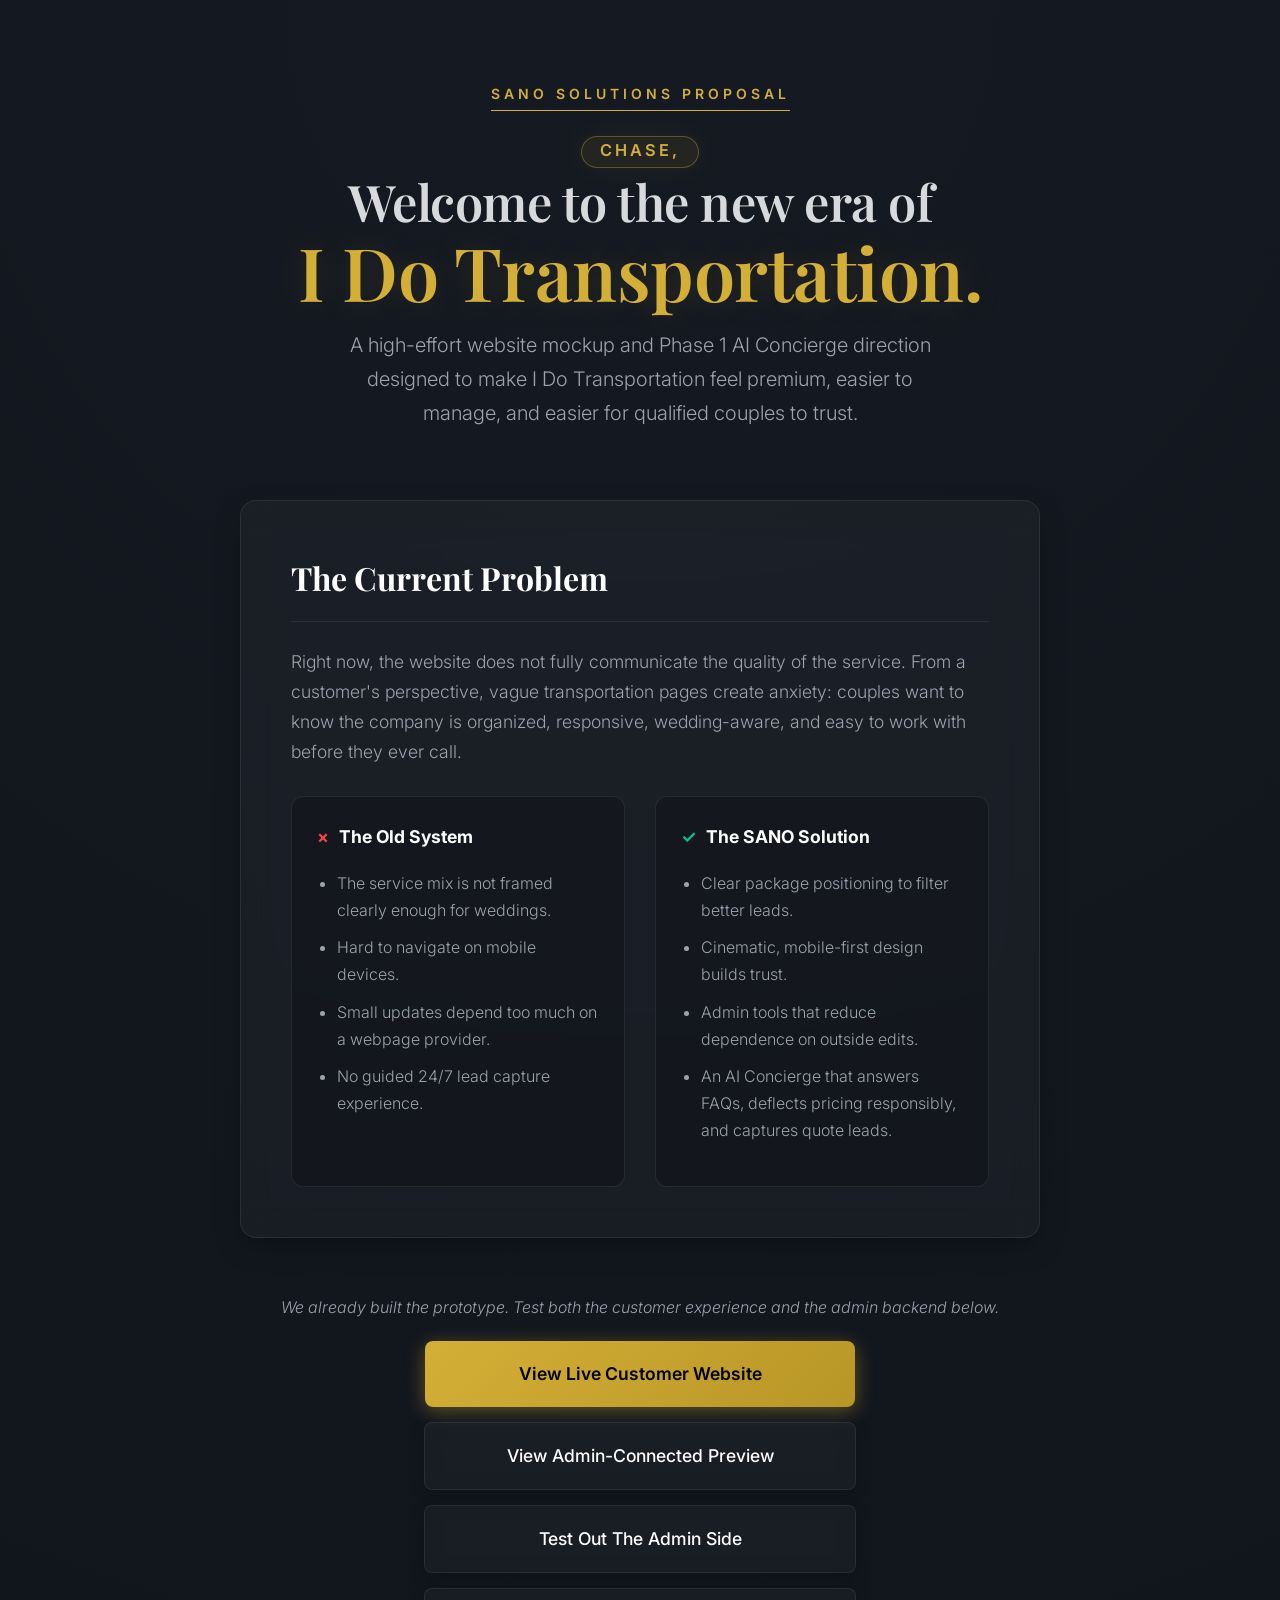
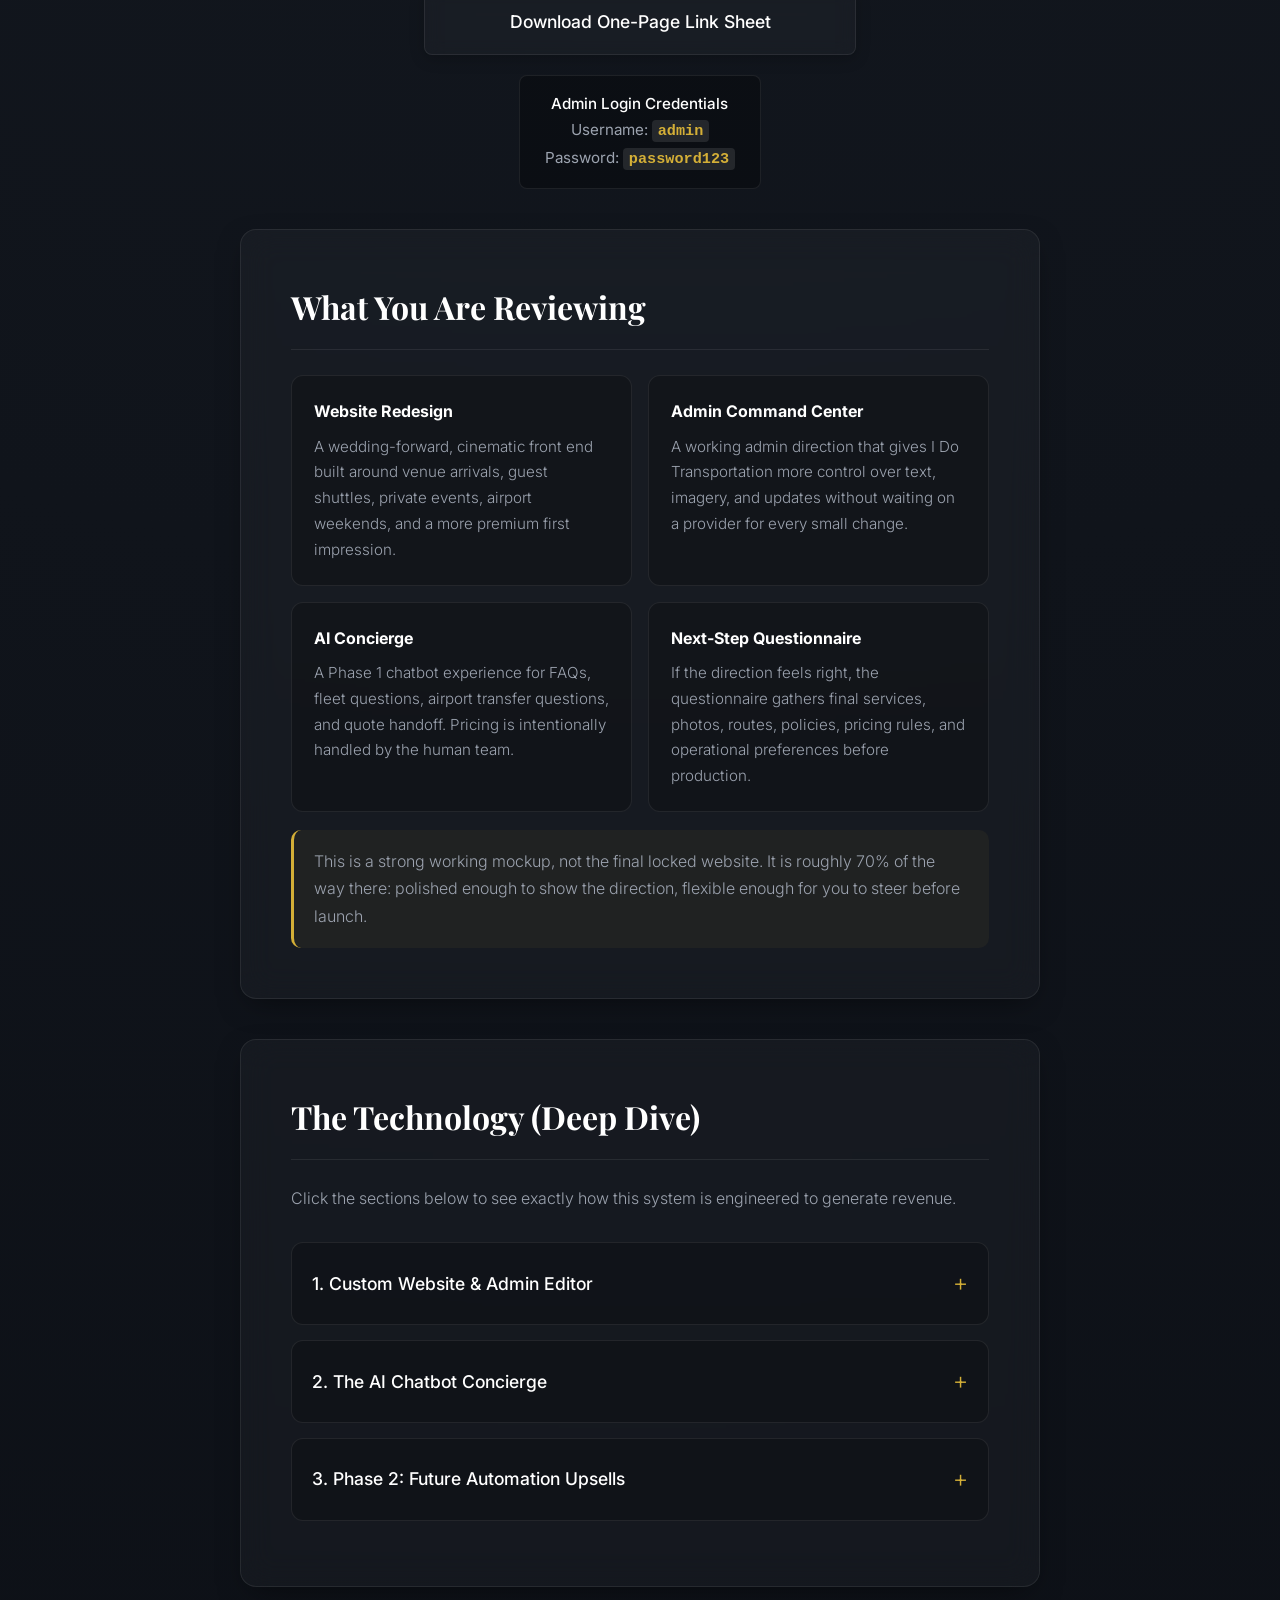
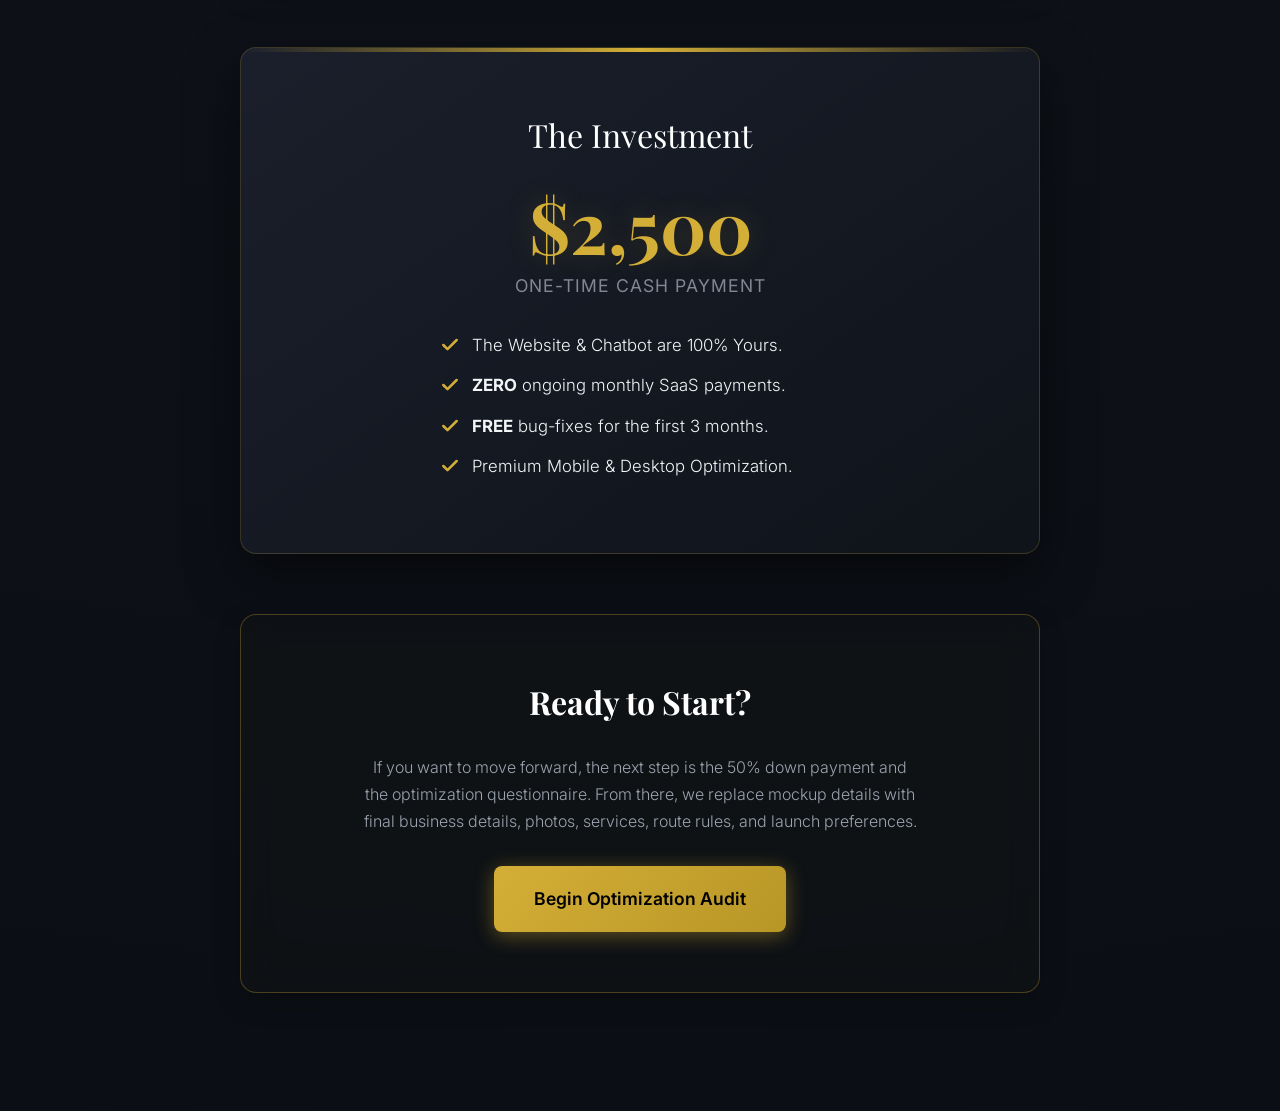
==== commit e817a263: "Polish proposal hero headline" ====
--- a/proposal/index.html
+++ b/proposal/index.html
@@ -74,6 +74,45 @@
             letter-spacing: -0.5px;
         }
 
+        .proposal-headline {
+            display: grid;
+            justify-items: center;
+            gap: 6px;
+        }
+
+        .headline-client {
+            display: inline-block;
+            padding: 4px 18px 7px;
+            border: 1px solid rgba(212, 175, 55, 0.34);
+            border-radius: 999px;
+            background: rgba(212, 175, 55, 0.08);
+            color: var(--accent-gold);
+            font-family: 'Inter', sans-serif;
+            font-size: 1.02rem;
+            font-weight: 600;
+            letter-spacing: 0.18em;
+            line-height: 1.2;
+            text-transform: uppercase;
+            box-shadow: 0 0 28px rgba(212, 175, 55, 0.08);
+        }
+
+        .headline-era {
+            display: block;
+            color: rgba(243, 244, 246, 0.88);
+            font-size: clamp(1.65rem, 4vw, 3.15rem);
+            line-height: 1.08;
+            white-space: nowrap;
+        }
+
+        .headline-brand {
+            display: block;
+            color: var(--accent-gold);
+            font-size: clamp(2.9rem, 7vw, 4.6rem);
+            line-height: 1;
+            white-space: nowrap;
+            text-shadow: 0 0 32px rgba(212, 175, 55, 0.16);
+        }
+
         .subtitle {
             color: var(--text-muted);
             font-size: 1.25rem;
@@ -357,6 +396,16 @@
                 grid-template-columns: 1fr;
             }
             h1 { font-size: 2.5rem; }
+            .headline-client {
+                font-size: 0.82rem;
+                letter-spacing: 0.14em;
+            }
+            .headline-era {
+                font-size: clamp(1.18rem, 6vw, 1.65rem);
+            }
+            .headline-brand {
+                font-size: clamp(1.78rem, 8.9vw, 3.2rem);
+            }
             .price { font-size: 3.5rem; }
             .container { padding: 40px 20px; }
         }
@@ -369,7 +418,11 @@
         <!-- Hero Section -->
         <header>
             <div class="logo">SANO Solutions Proposal</div>
-            <h1>Chase, welcome to the new era of<br><span style="color: var(--accent-gold);">I Do Transportation.</span></h1>
+            <h1 class="proposal-headline">
+                <span class="headline-client">Chase,</span>
+                <span class="headline-era">Welcome to the new era of</span>
+                <span class="headline-brand">I Do Transportation.</span>
+            </h1>
             <p class="subtitle">A high-effort website mockup and Phase 1 AI Concierge direction designed to make I Do Transportation feel premium, easier to manage, and easier for qualified couples to trust.</p>
         </header>
 
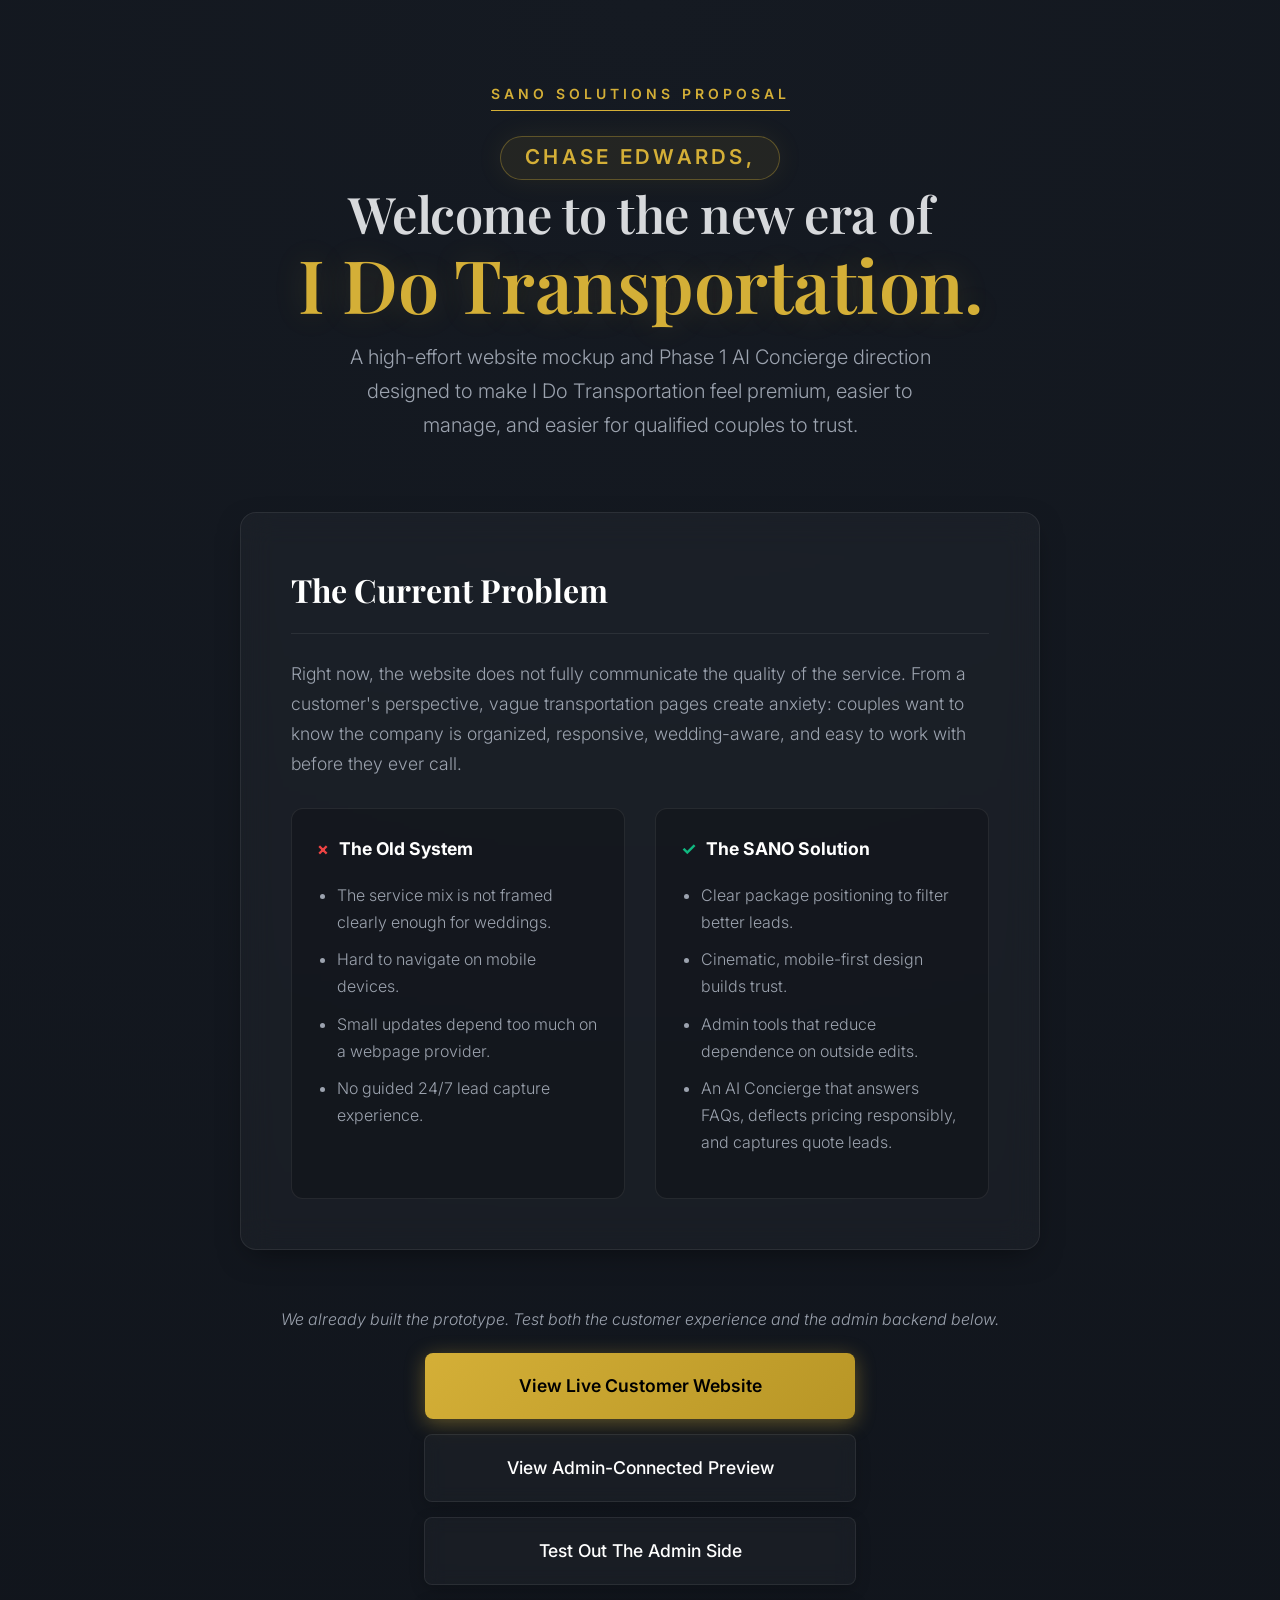
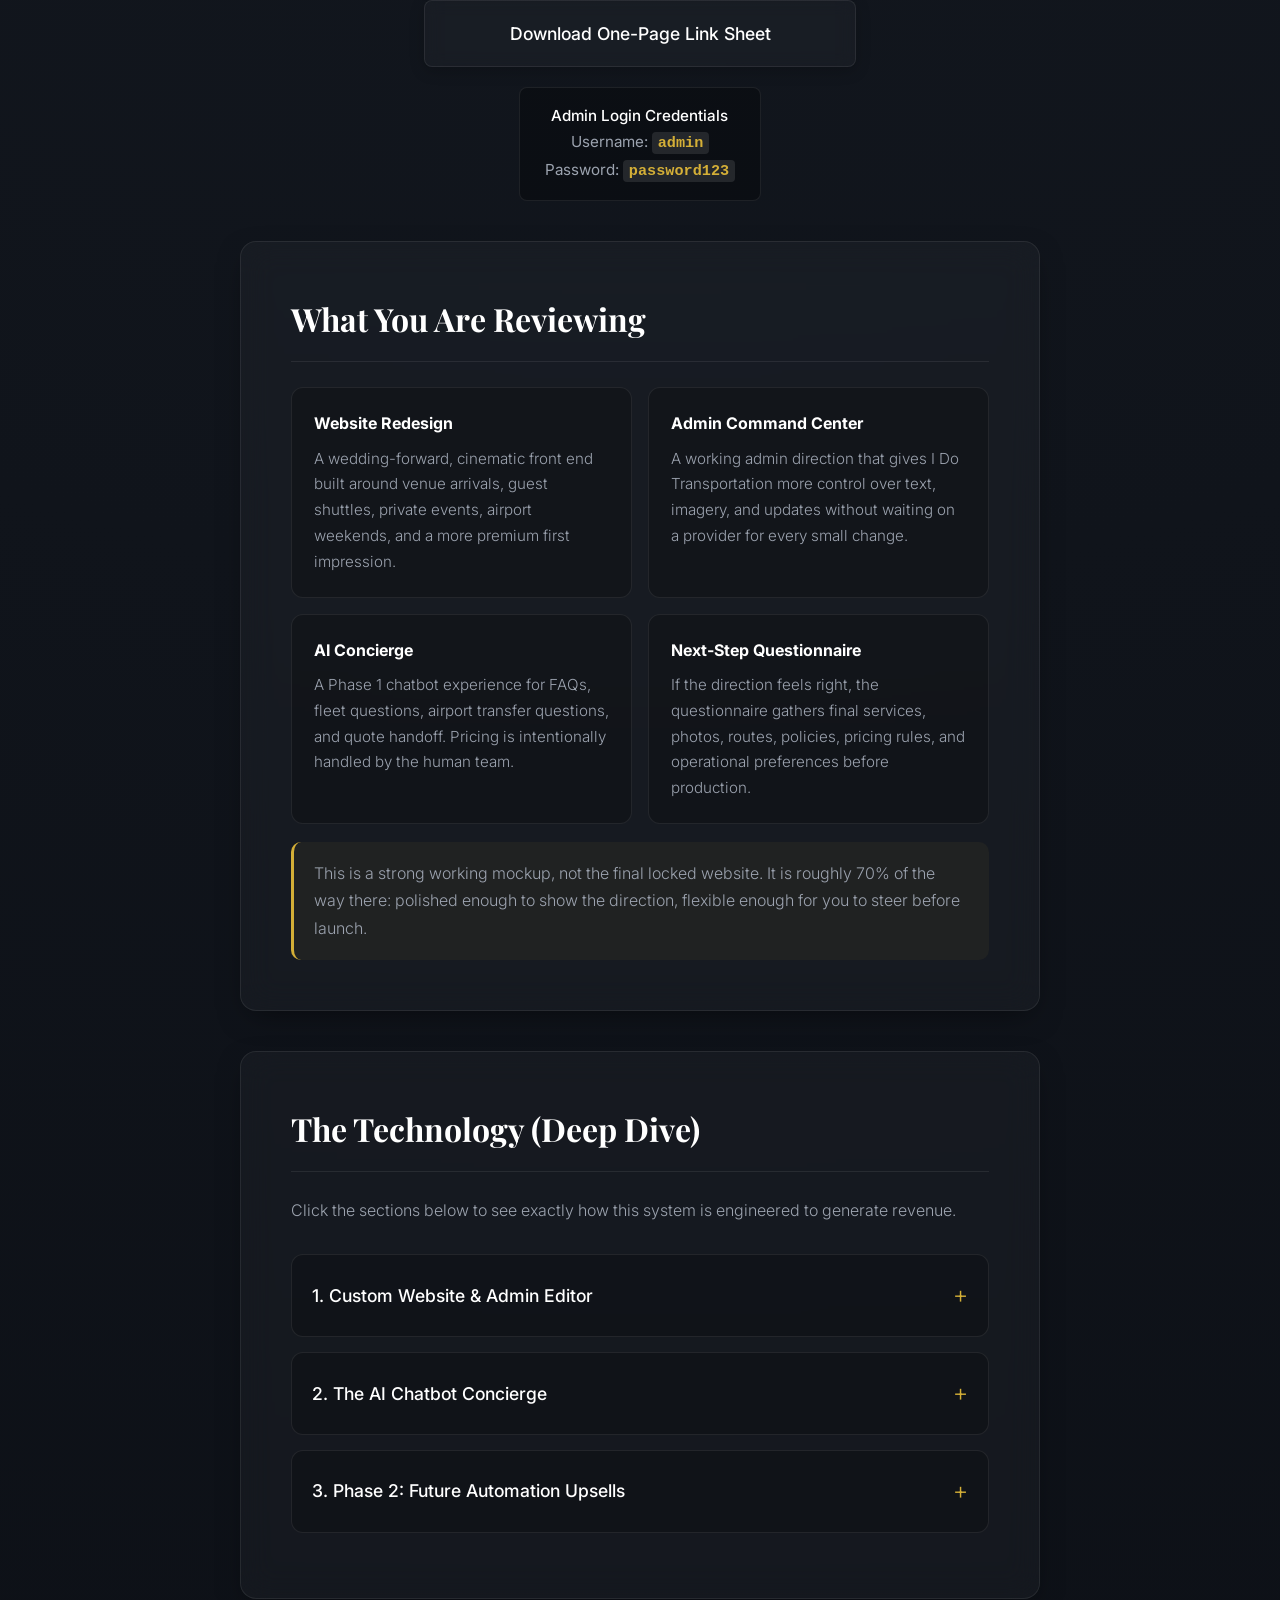
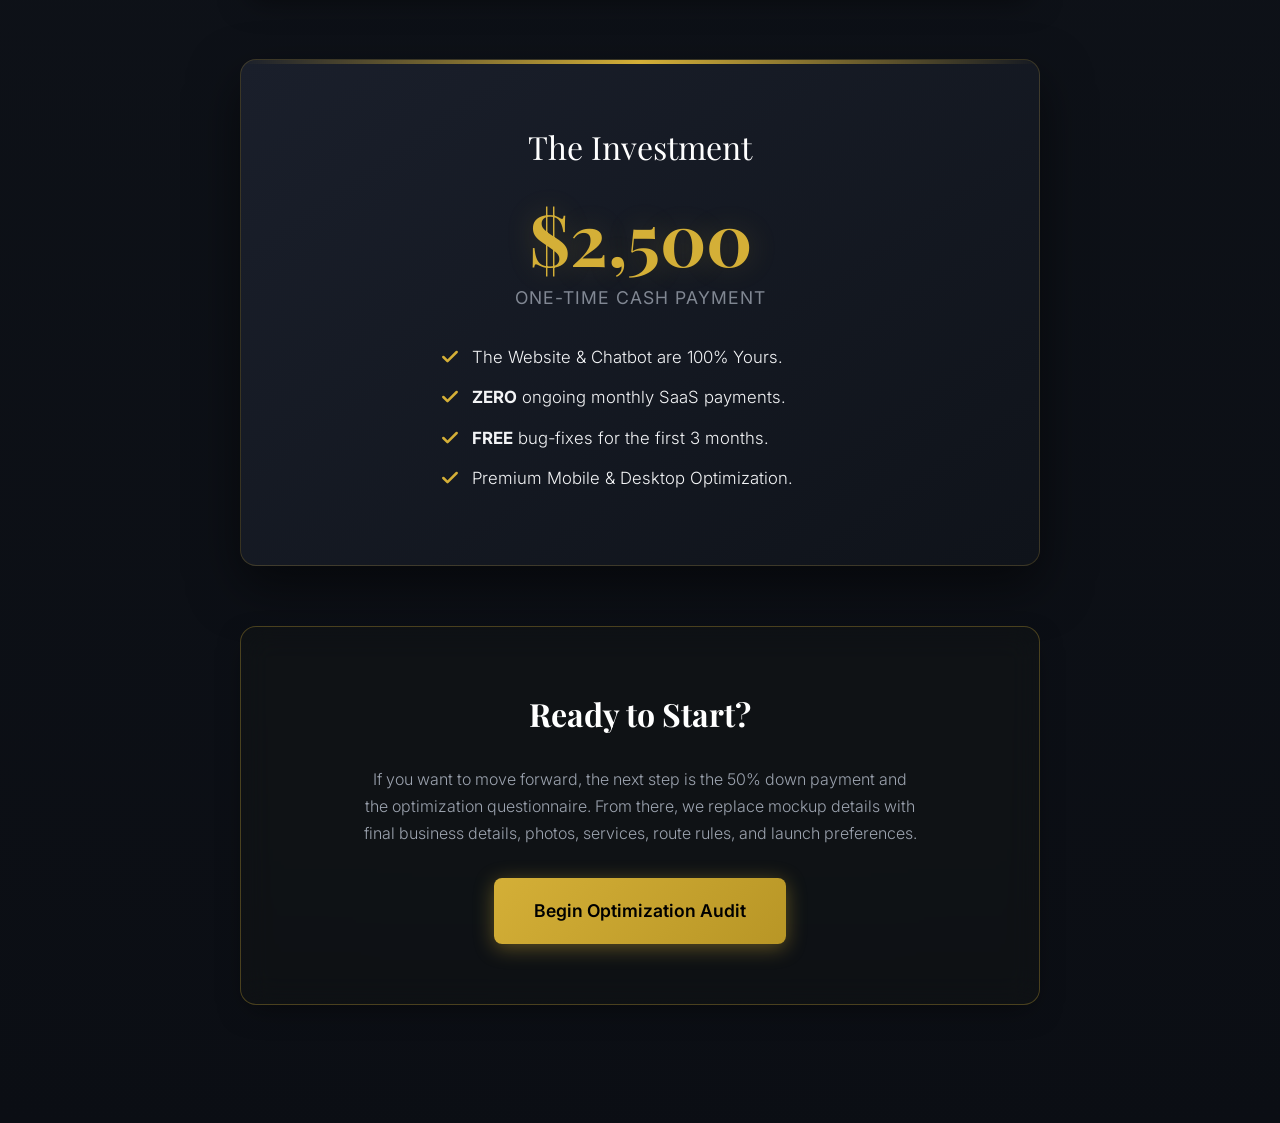
==== commit 599594cf: "Personalize proposal headline for Chase Edwards" ====
--- a/proposal/index.html
+++ b/proposal/index.html
@@ -82,15 +82,15 @@
 
         .headline-client {
             display: inline-block;
-            padding: 4px 18px 7px;
+            padding: 8px 24px 10px;
             border: 1px solid rgba(212, 175, 55, 0.34);
             border-radius: 999px;
             background: rgba(212, 175, 55, 0.08);
             color: var(--accent-gold);
             font-family: 'Inter', sans-serif;
-            font-size: 1.02rem;
+            font-size: 1.28rem;
             font-weight: 600;
-            letter-spacing: 0.18em;
+            letter-spacing: 0.16em;
             line-height: 1.2;
             text-transform: uppercase;
             box-shadow: 0 0 28px rgba(212, 175, 55, 0.08);
@@ -397,8 +397,9 @@
             }
             h1 { font-size: 2.5rem; }
             .headline-client {
-                font-size: 0.82rem;
-                letter-spacing: 0.14em;
+                padding: 7px 18px 9px;
+                font-size: 1rem;
+                letter-spacing: 0.11em;
             }
             .headline-era {
                 font-size: clamp(1.18rem, 6vw, 1.65rem);
@@ -419,7 +420,7 @@
         <header>
             <div class="logo">SANO Solutions Proposal</div>
             <h1 class="proposal-headline">
-                <span class="headline-client">Chase,</span>
+                <span class="headline-client">Chase Edwards,</span>
                 <span class="headline-era">Welcome to the new era of</span>
                 <span class="headline-brand">I Do Transportation.</span>
             </h1>
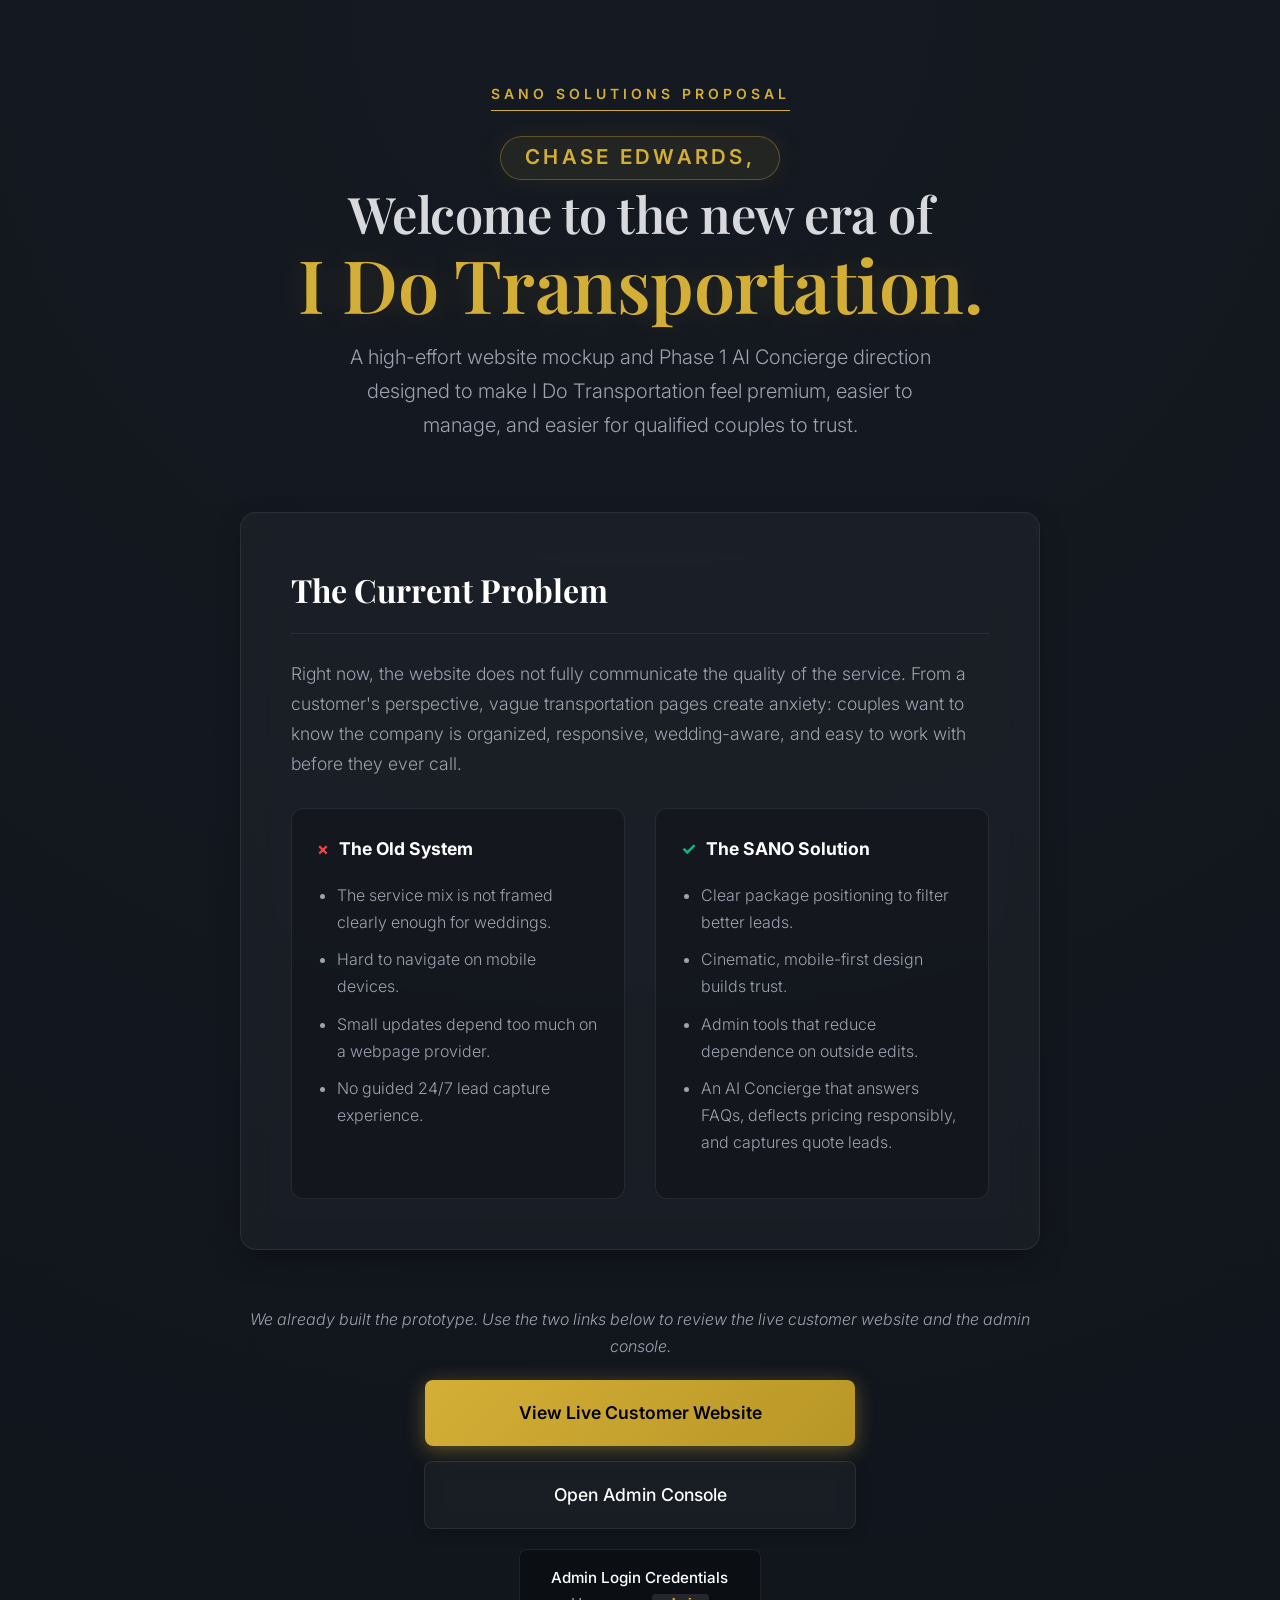
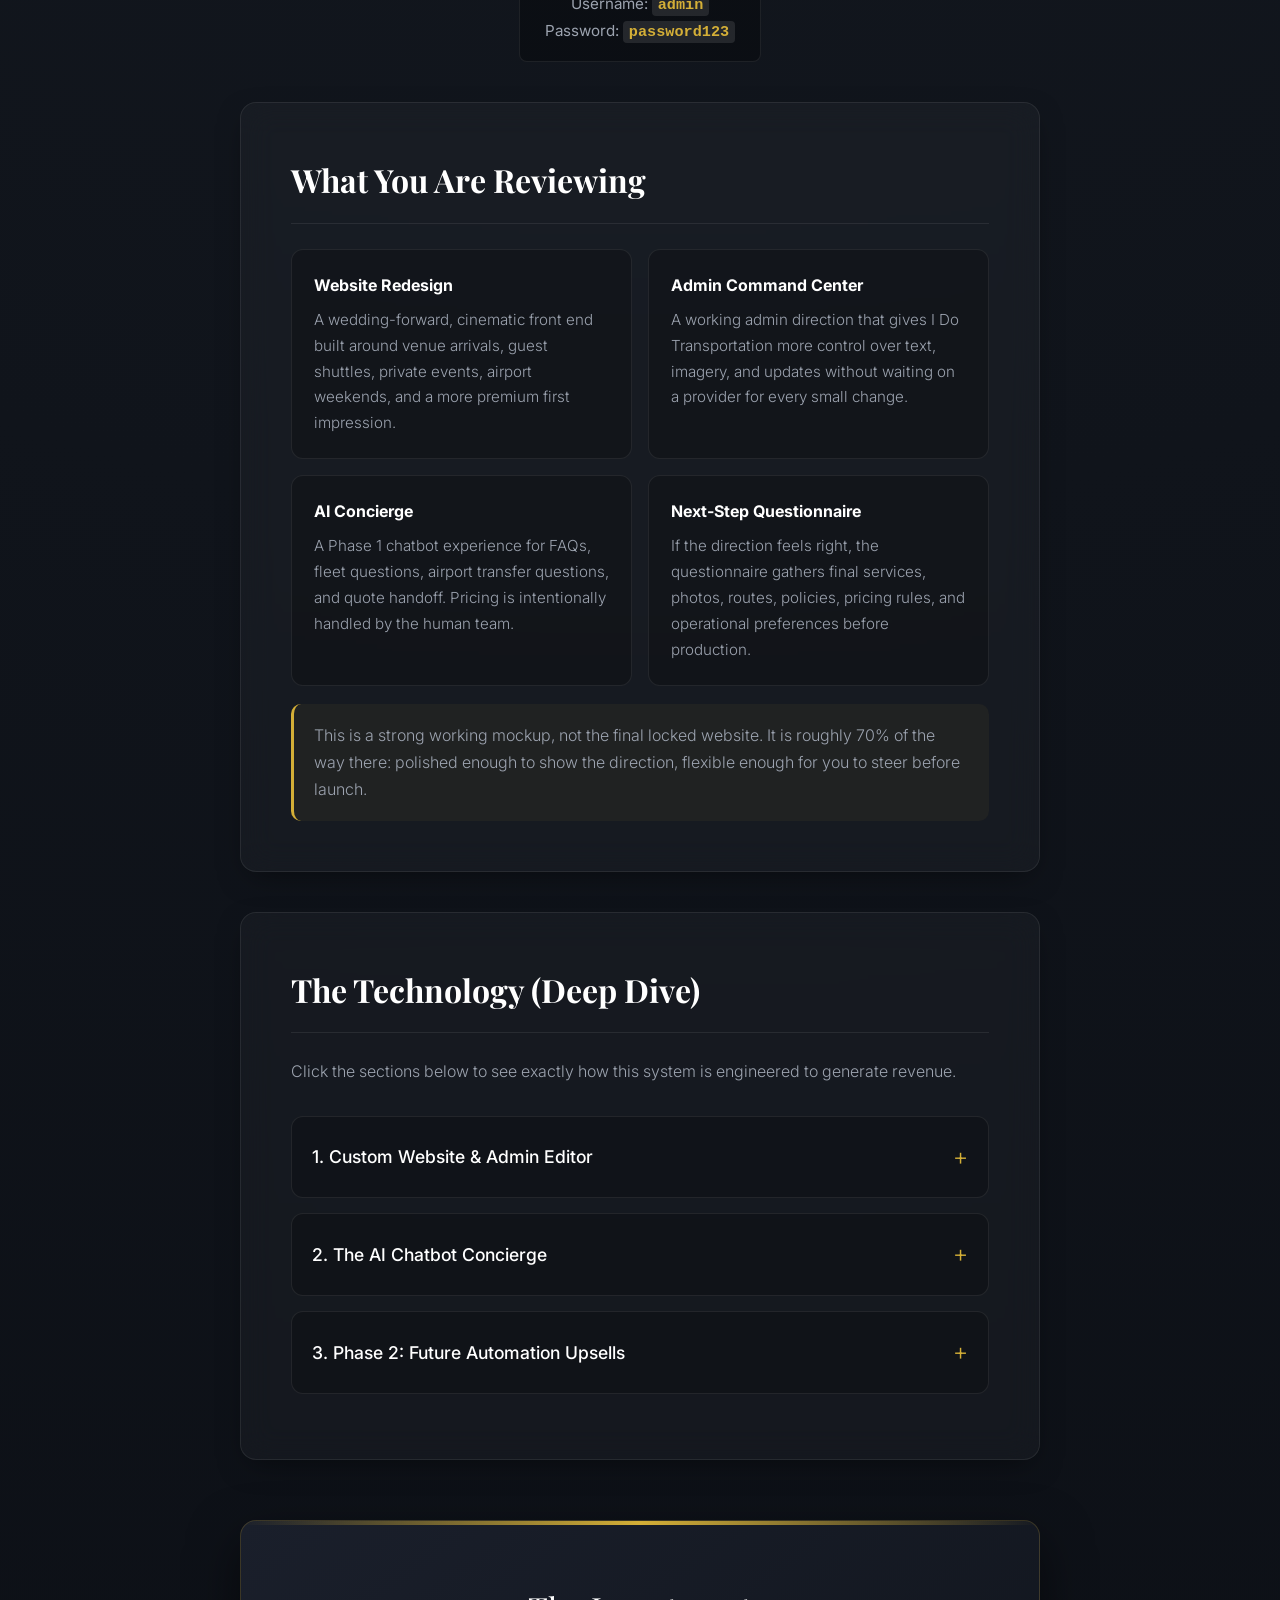
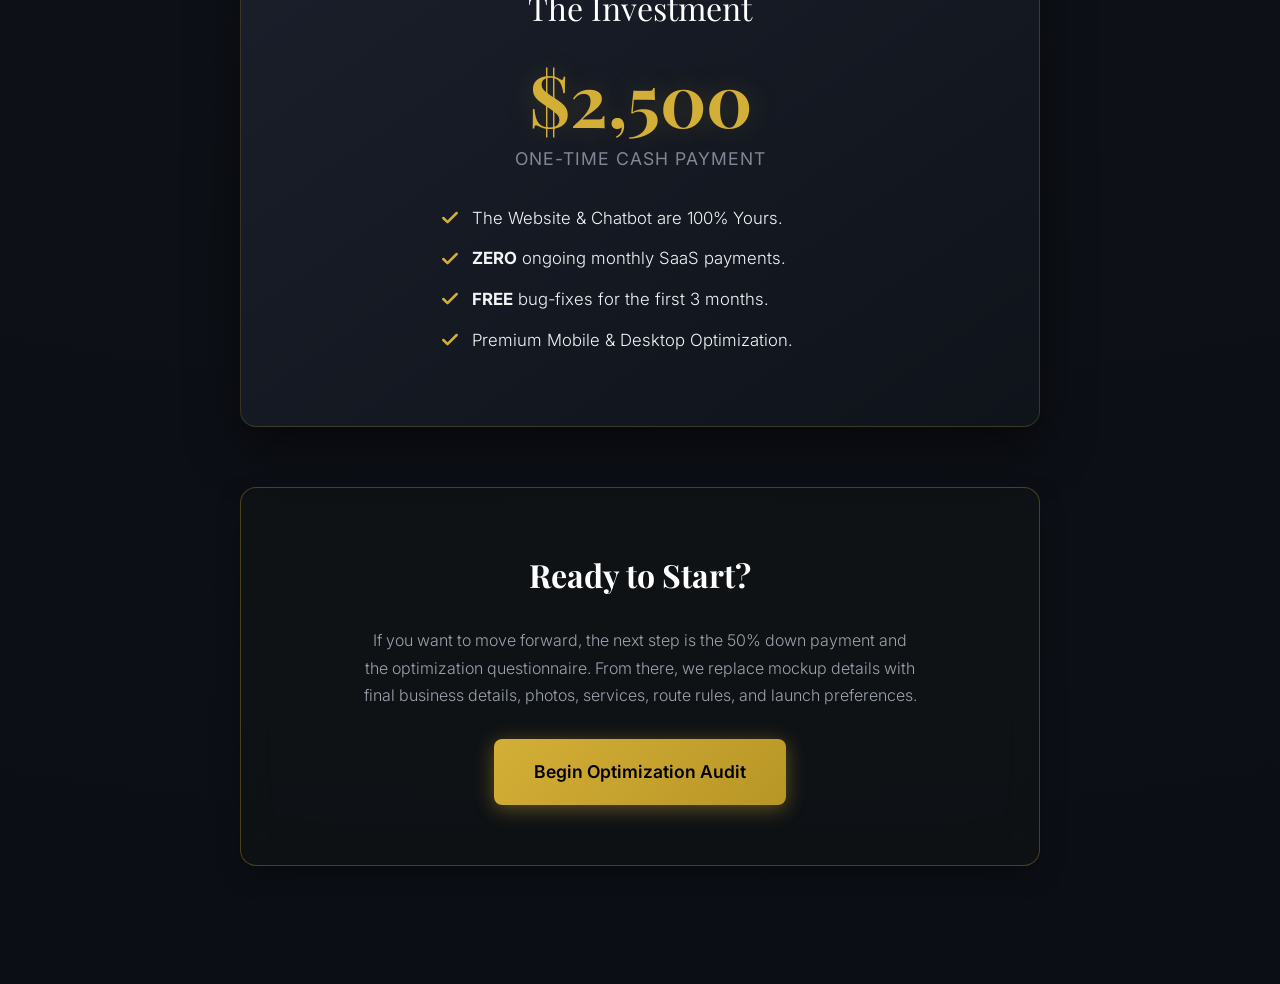
==== commit 6a5b988d: "Simplify proposal review links" ====
--- a/proposal/index.html
+++ b/proposal/index.html
@@ -456,11 +456,9 @@
 
         <!-- The Demo Link -->
         <div class="btn-container" style="display: flex; flex-direction: column; align-items: center; gap: 15px;">
-            <p style="color: var(--text-muted); margin-bottom: 5px; font-style: italic; font-weight: 300;">We already built the prototype. Test both the customer experience and the admin backend below.</p>
+            <p style="color: var(--text-muted); margin-bottom: 5px; font-style: italic; font-weight: 300;">We already built the prototype. Use the two links below to review the live customer website and the admin console.</p>
             <a href="https://heartbeat-djs.github.io/ido-transportation-modernization/" target="_blank" class="btn btn-gold" style="width: 100%; max-width: 350px;">View Live Customer Website</a>
-            <a href="https://searched-goals-left-forum.trycloudflare.com/preview/" target="_blank" class="btn" style="width: 100%; max-width: 350px;">View Admin-Connected Preview</a>
-            <a href="https://searched-goals-left-forum.trycloudflare.com/admin/login.html" target="_blank" class="btn" style="width: 100%; max-width: 350px;">Test Out The Admin Side</a>
-            <a href="https://heartbeat-djs.github.io/ido-transportation-modernization/proposal/client-briefing-chase.pdf" target="_blank" class="btn" style="width: 100%; max-width: 350px;">Download One-Page Link Sheet</a>
+            <a href="https://configurations-thereby-cfr-qld.trycloudflare.com/admin/login.html" target="_blank" class="btn" style="width: 100%; max-width: 350px;">Open Admin Console</a>
             <div style="background: rgba(0,0,0,0.3); border: 1px solid var(--border-soft); padding: 15px 25px; border-radius: 8px; margin-top: 5px; font-size: 0.95rem; color: var(--text-muted); text-align: center;">
                 <strong style="color: #FFFFFF; font-weight: 500;">Admin Login Credentials</strong><br>
                 Username: <code style="padding: 2px 6px; border-radius: 4px; font-weight: 600;">admin</code><br>
